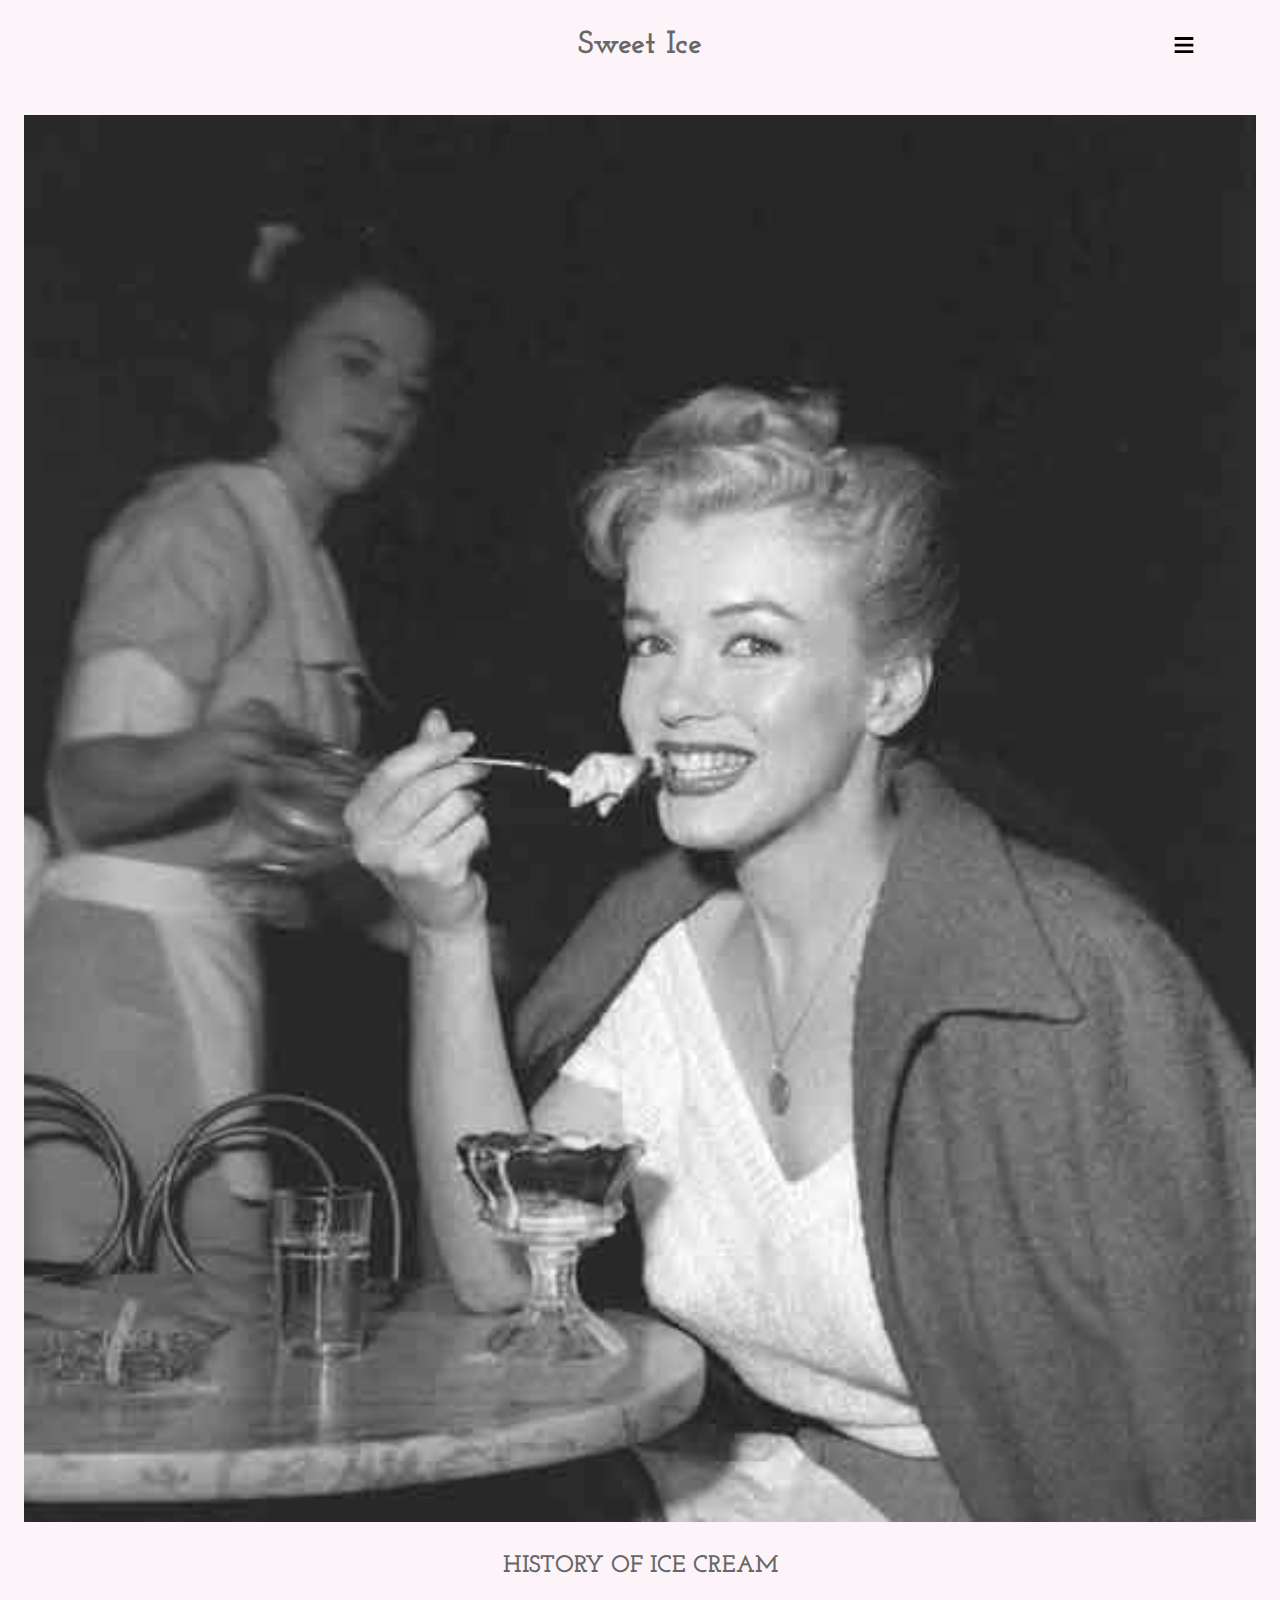
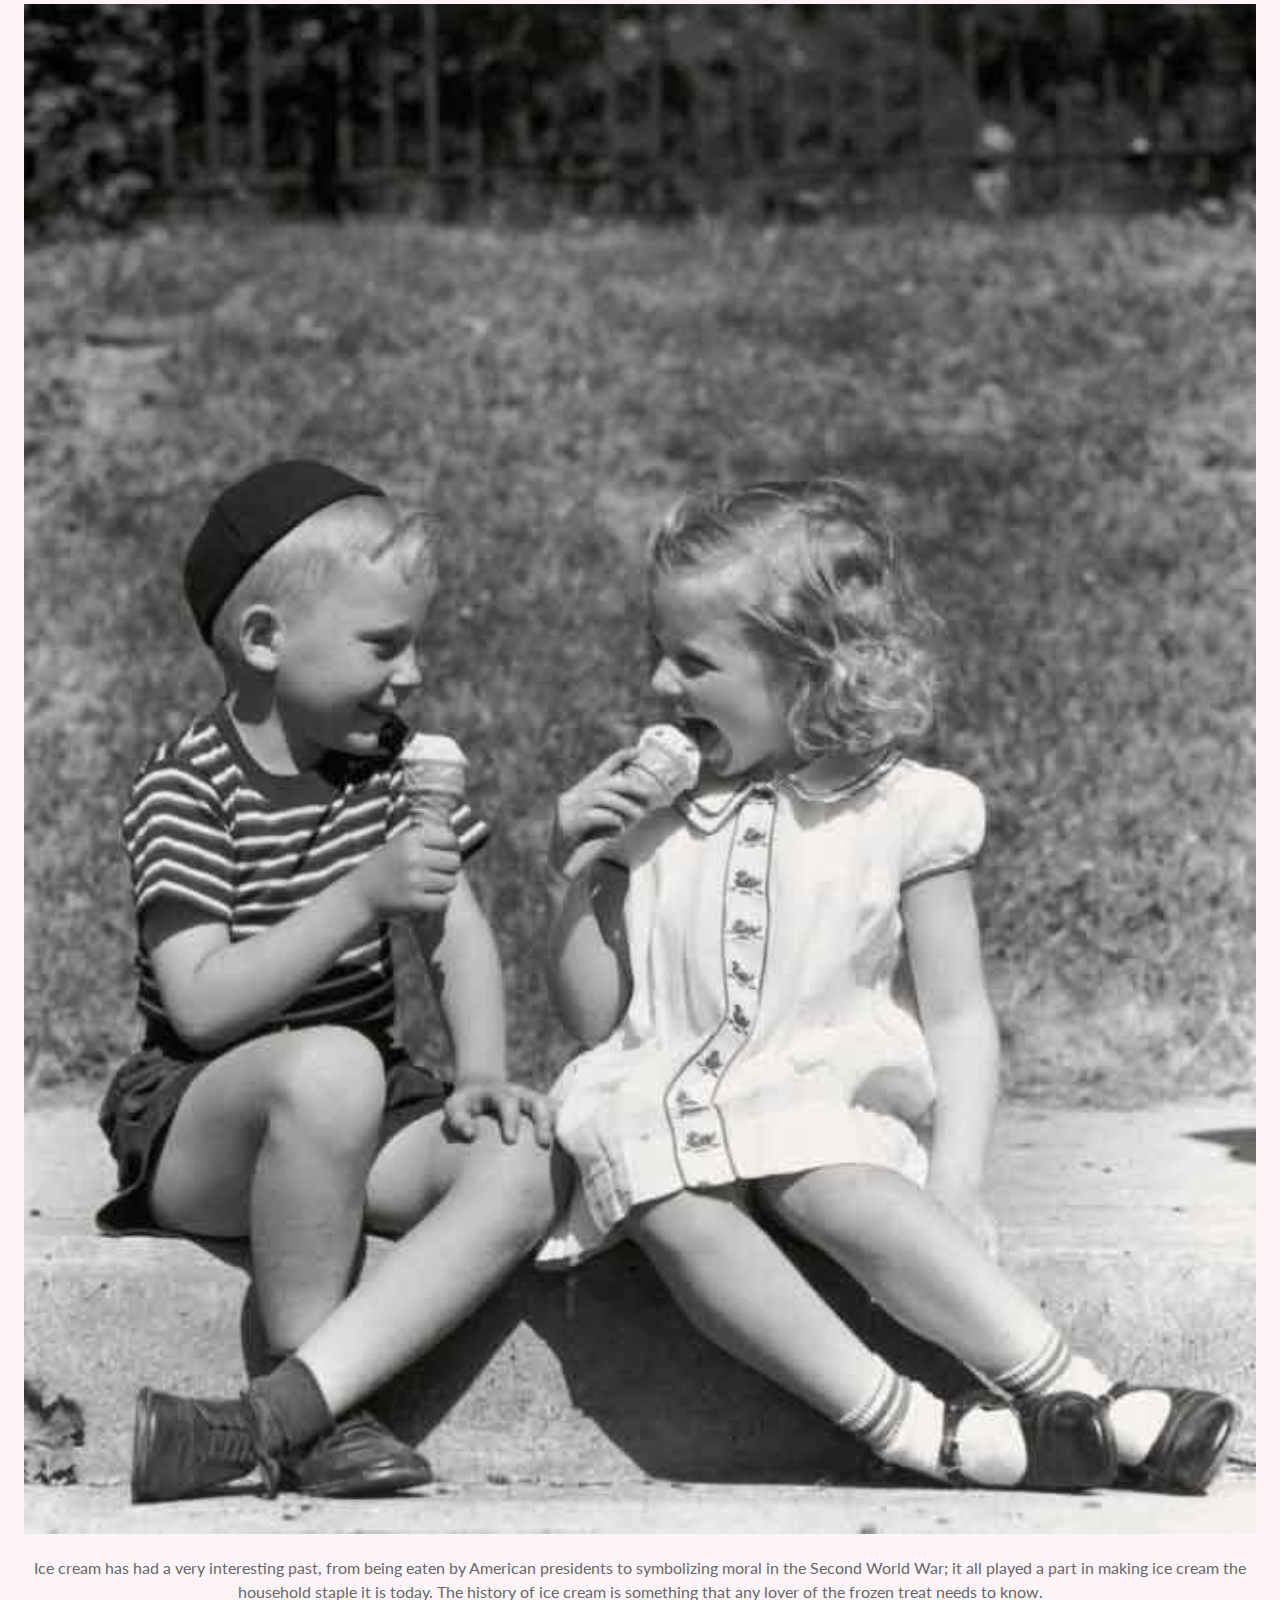
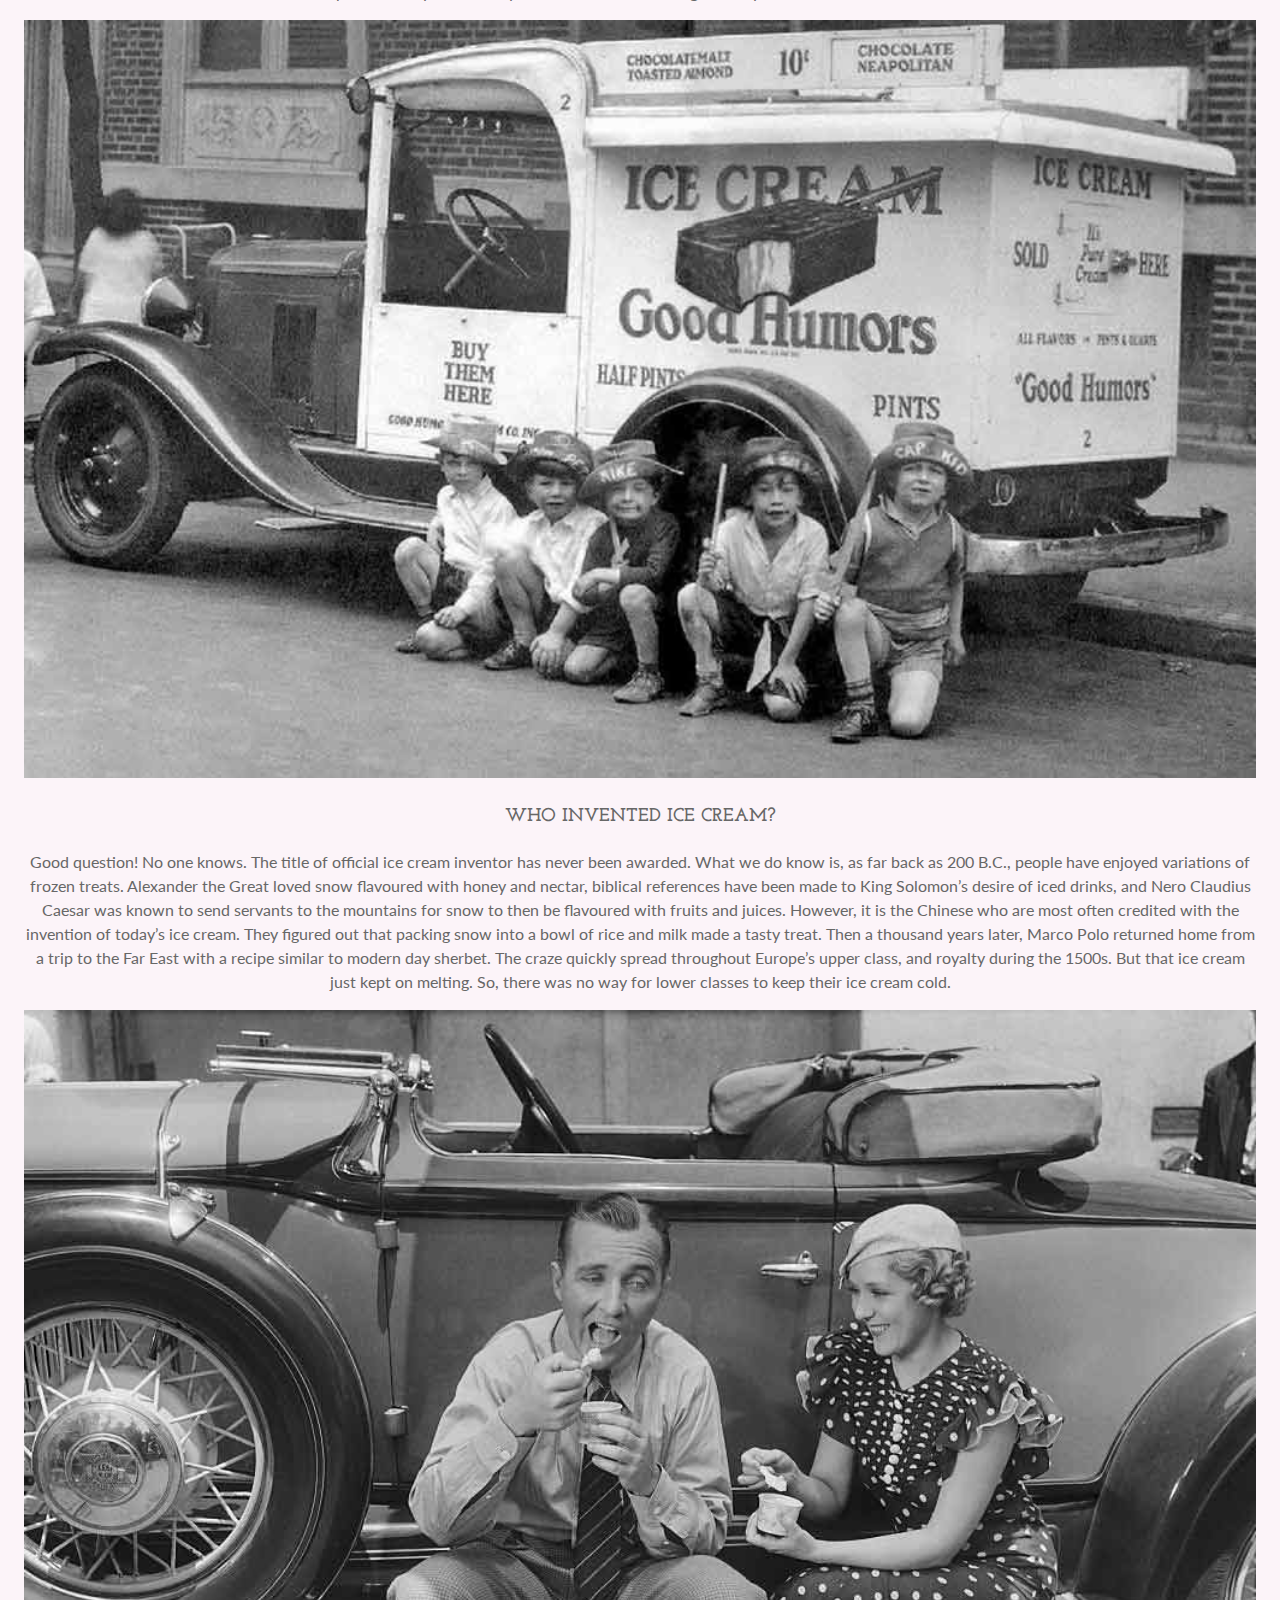
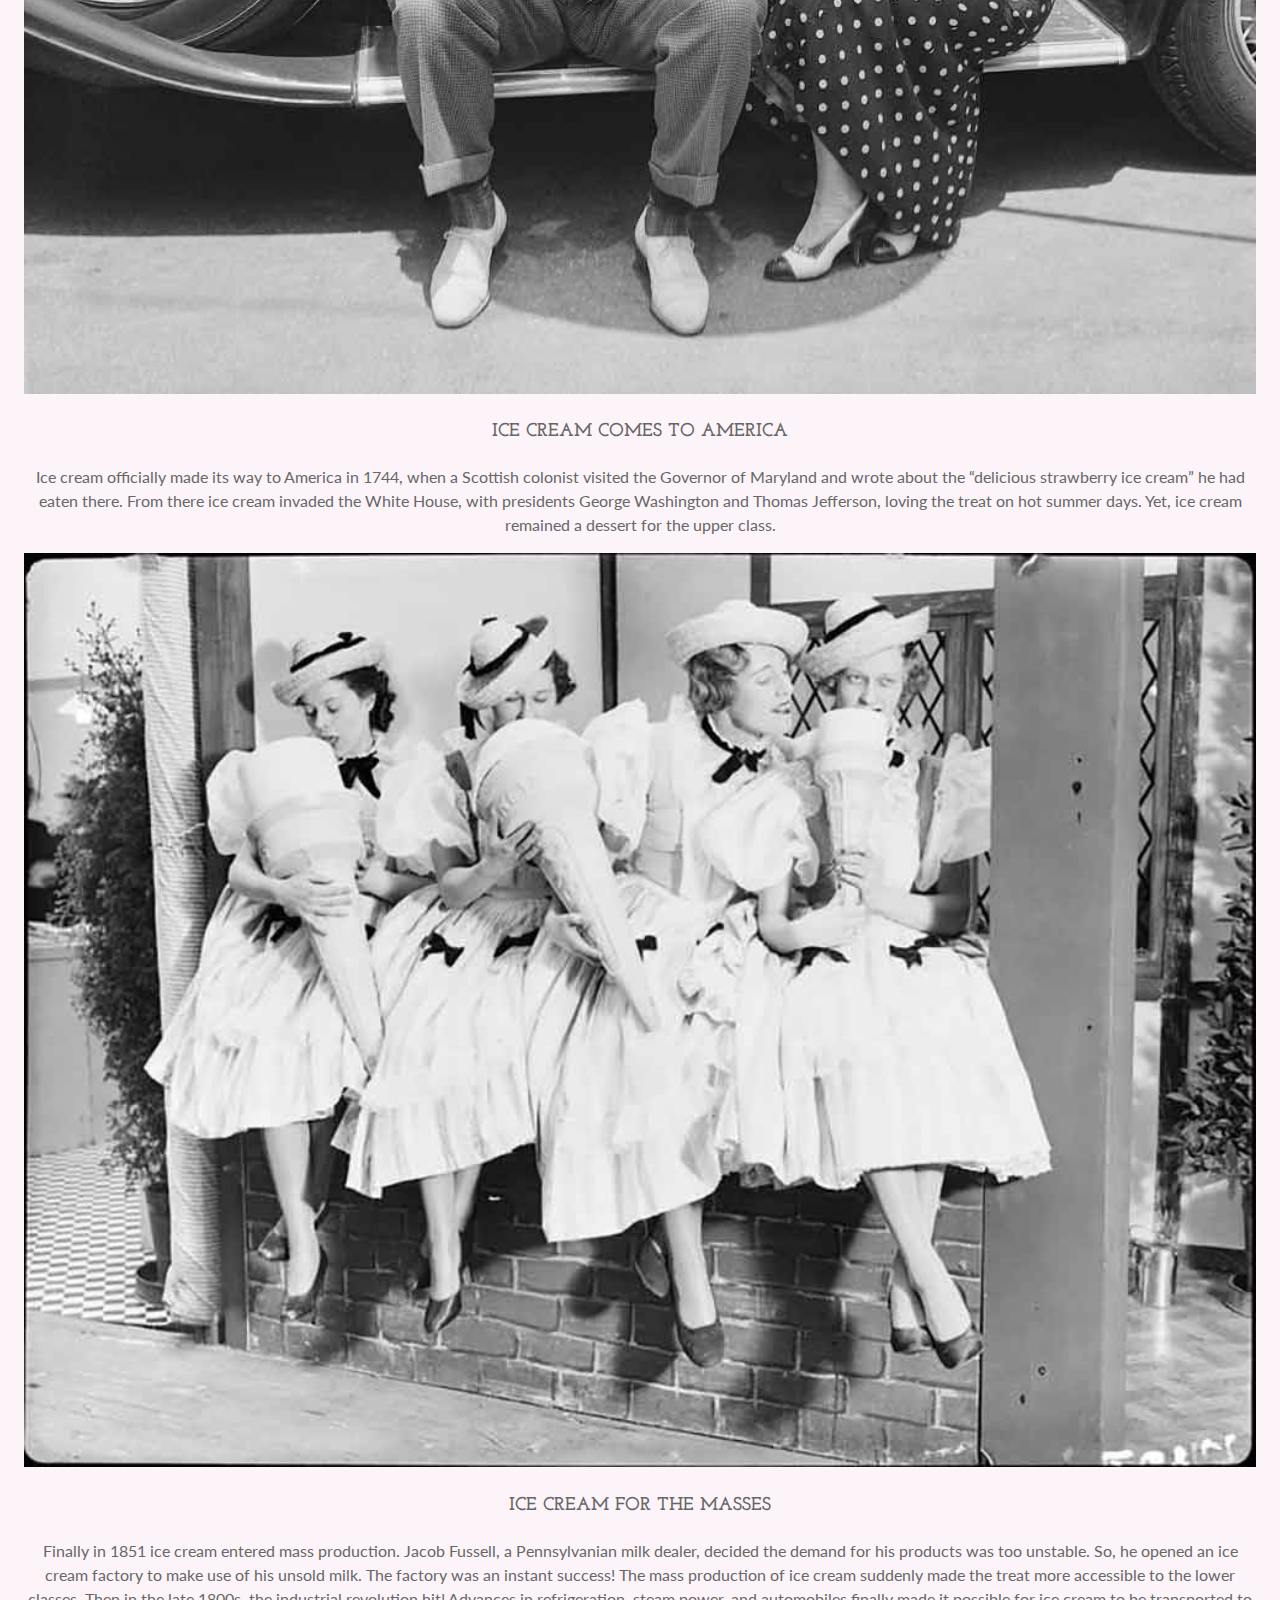
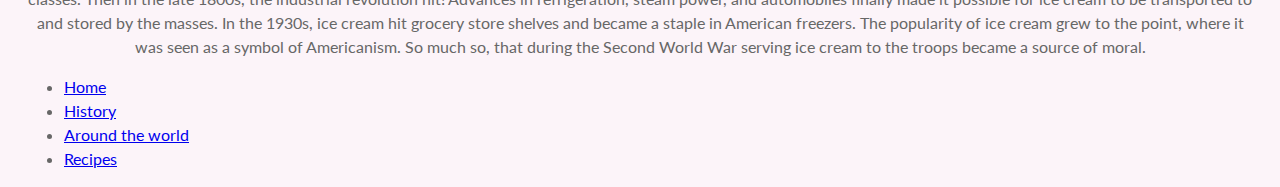
==== history.html @ 3f250e8d "Write basic HTML and style main CSS for History page" ====
<!DOCTYPE html>
<html lang="en" dir="ltr">
  <head>
    <meta charset="utf-8">
    <title>History</title>
    <meta name="viewport" content="width=device-width,initial-scale=1">
    <link href="css/main.css" rel="stylesheet">
    <link href="https://fonts.googleapis.com/css2?family=Josefin+Slab:wght@700&family=Lato&display=swap" rel="stylesheet">
  </head>
  <body>
    <header>
      <h1>Sweet Ice</h1>
      <img src="" alt="">
      <nav role="navigation">
        <input type="checkbox" class="nav-check" id="nav-check">
          <label for="nav-check">
            <img class="navicon" src="images/nav-icon.svg" alt=""></label>
        <ul class="list">
          <li>
            <a href="#">History</a>
            <a href="#">Around the world</a>
            <a href="#">Recipes</a>
          </li>
        </ul>
      </nav>
    </header>
    <main role="main" class="history">
      <section class="intro">
        <img src="images/marilyn-monroe.jpg" alt="">
        <h2>HISTORY OF ICE CREAM</h2>
        <img src="images/two-kids.jpg" alt="">
        <p>Ice cream has had a very interesting past, from being eaten by American presidents to symbolizing moral in the Second World War; it all played a part in making ice cream the household staple it is today. The history of ice cream is something that any lover of the frozen treat needs to know.</p>
      </section>
      <section class="invention">
        <img src="images/ice-cream-truck.jpg" alt="">
        <h3>WHO INVENTED ICE CREAM?</h3>
        <p>Good question! No one knows. The title of official ice cream inventor has never been awarded. What we do know is, as far back as 200 B.C., people have enjoyed variations of frozen treats. Alexander the Great loved snow flavoured with honey and nectar, biblical references have been made to King Solomon’s desire of iced drinks, and Nero Claudius Caesar was known to send servants to the mountains for snow to then be flavoured with fruits and juices. However, it is the Chinese who are most often credited with the invention of today’s ice cream. They figured out that packing snow into a bowl of rice and milk made a tasty treat. Then a thousand years later, Marco Polo returned home from a trip to the Far East with a recipe similar to modern day sherbet. The craze quickly spread throughout Europe’s upper class, and royalty during the 1500s. But that ice cream just kept on melting. So, there was no way for lower classes to keep their ice cream cold.</p>
      </section>
      <section class="america">
        <img src="images/couple.jpg" alt="">
        <h3>ICE CREAM COMES TO AMERICA</h3>
        <p>Ice cream officially made its way to America in 1744, when a Scottish colonist visited the Governor of Maryland and wrote about the “delicious strawberry ice cream” he had eaten there. From there ice cream invaded the White House, with presidents George Washington and Thomas Jefferson, loving the treat on hot summer days. Yet, ice cream remained a dessert for the upper class.</p>
      </section>
      <section class="masses">
        <img src="images/four-women.jpg" alt="">
        <h3>ICE CREAM FOR THE MASSES</h3>
        <p>Finally in 1851 ice cream entered mass production. Jacob Fussell, a Pennsylvanian milk dealer, decided the demand for his products was too unstable. So, he opened an ice cream factory to make use of his unsold milk. The factory was an instant success! The mass production of ice cream suddenly made the treat more accessible to the lower classes. Then in the late 1800s, the industrial revolution hit! Advances in refrigeration, steam power, and automobiles finally made it possible for ice cream to be transported to and stored by the masses. In the 1930s, ice cream hit grocery store shelves and became a staple in American freezers. The popularity of ice cream grew to the point, where it was seen as a symbol of Americanism. So much so, that during the Second World War serving ice cream to the troops became a source of moral.</p>
      </section>
    </main>
    <footer>
      <nav>
        <ul>
          <li><a href="#">Home</a></li>
          <li><a href="#">History</a></li>
          <li><a href="#">Around the world</a></li>
          <li><a href="#">Recipes</a></li>
        </ul>
      </nav>
    </footer>
  </body>
</html>
---- css/main.css ----
html {
  box-sizing: border-box;
  -webkit-text-size-adjust: 100%;
  text-size-adjust: 100%;
  font-family: 'Lato', sans-serif;
  line-height: 1.5;
  color: #676767;
}

*, *::before, *::after {
  box-sizing: inherit;
}

body {
  background-color: #FCF4F9;
  padding: 0 1rem;
}

.history {
  text-align: center;
}

h1, h2, h3, .list {
  font-family: 'Josefin Slab', serif;
}

header {
  position: relative;
  text-align: center;
}

.nav-check {
    position: absolute;
    top: -3em
}

.navicon {
    right: 5%;
    top: 15%;
    display: block;
    width: 20px;
    cursor: pointer;
    color: #676767;
    position: absolute;
}

.nav-check:checked ~ .list {
    display: flex;
    flex-direction: column;
}

img {
  width: 100%;
}

.list {
  display: none;
  margin: 0;
  padding: 0;
  list-style-type: none;
}

.list a {
  text-decoration: none;
  color: #676767;
}
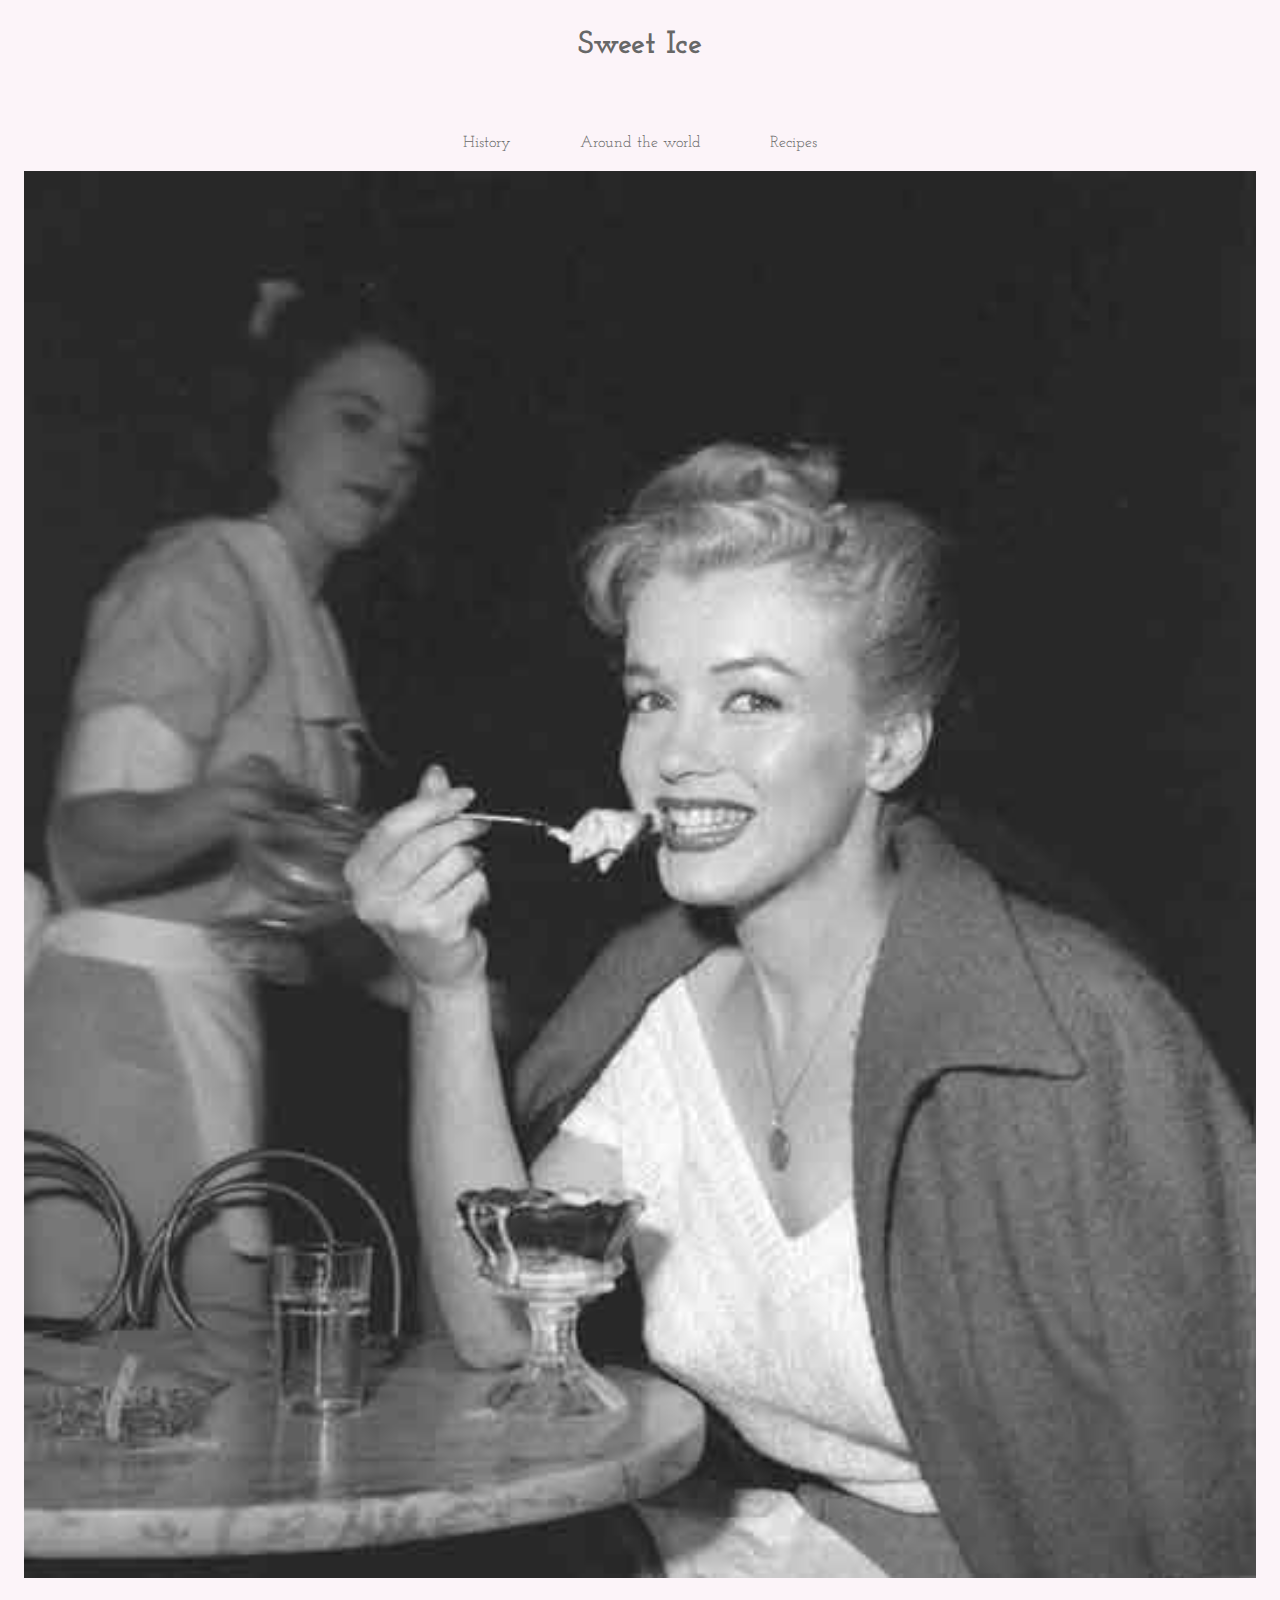
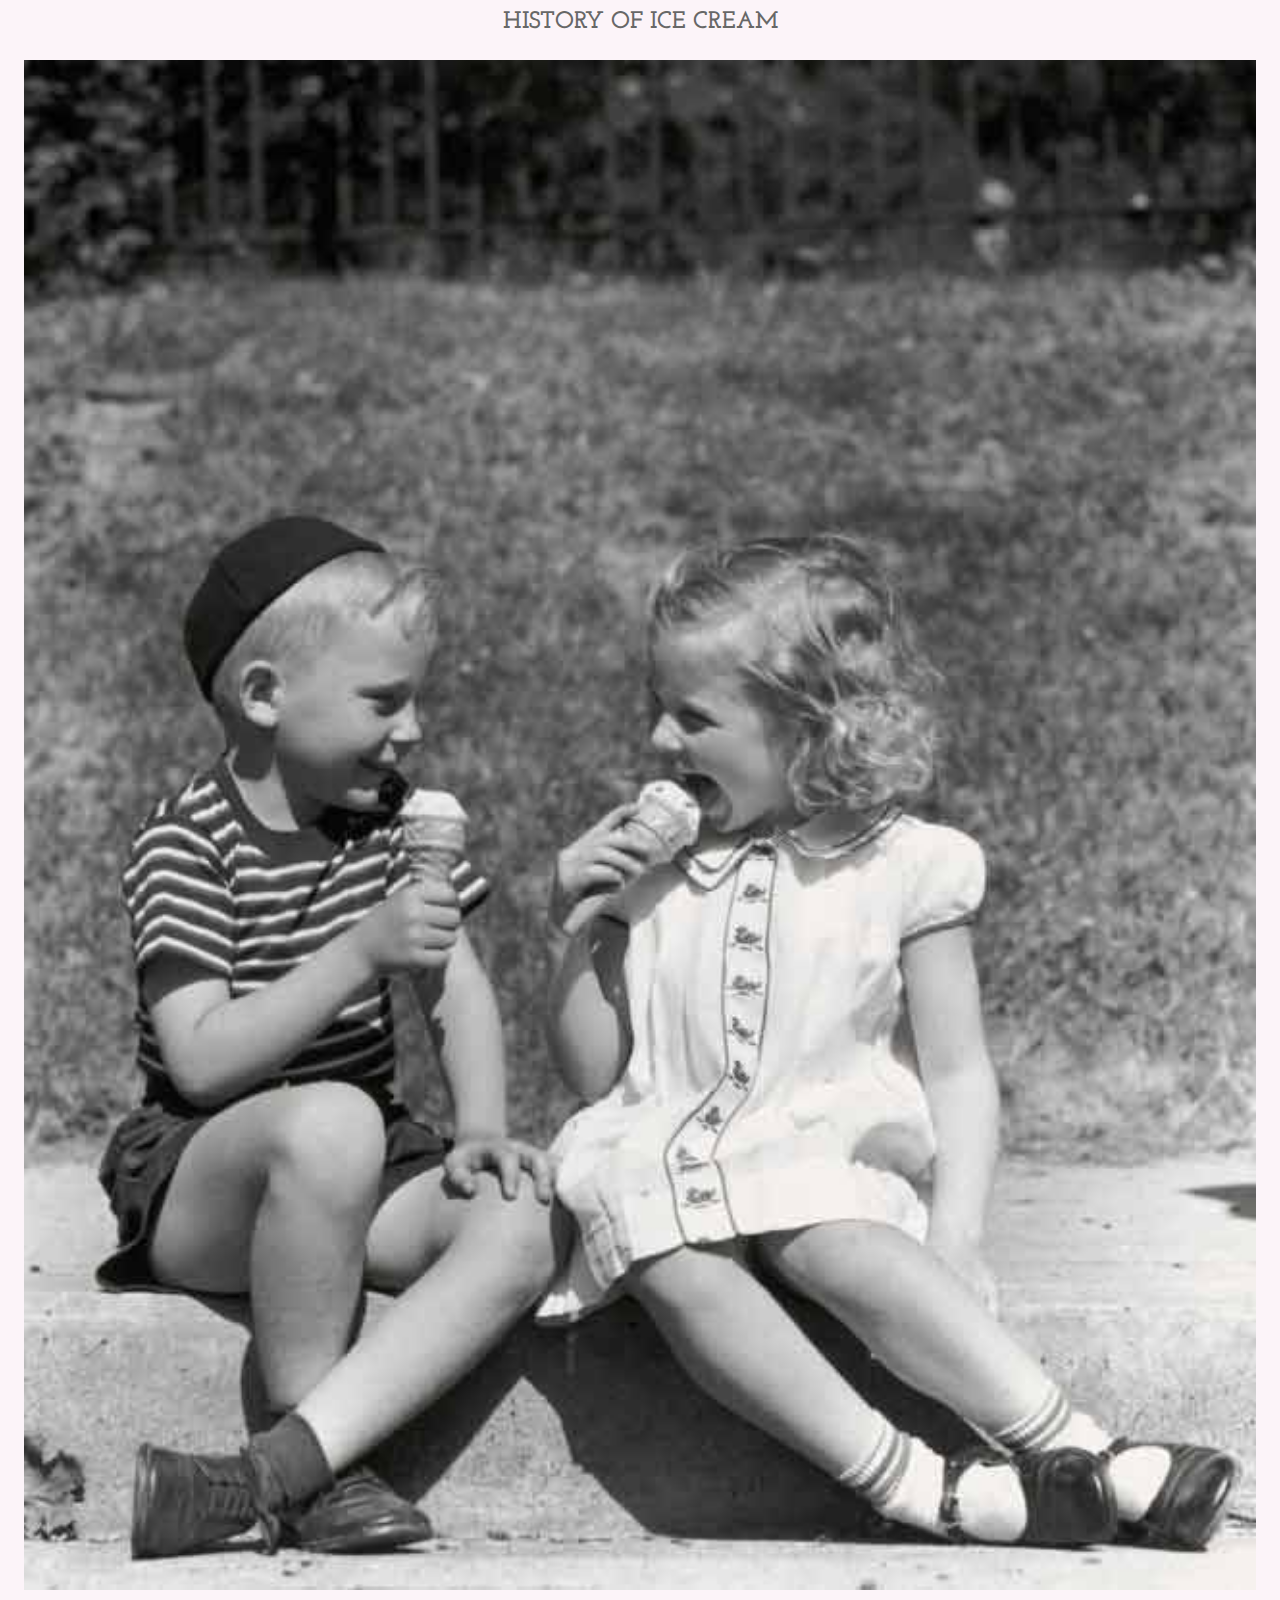
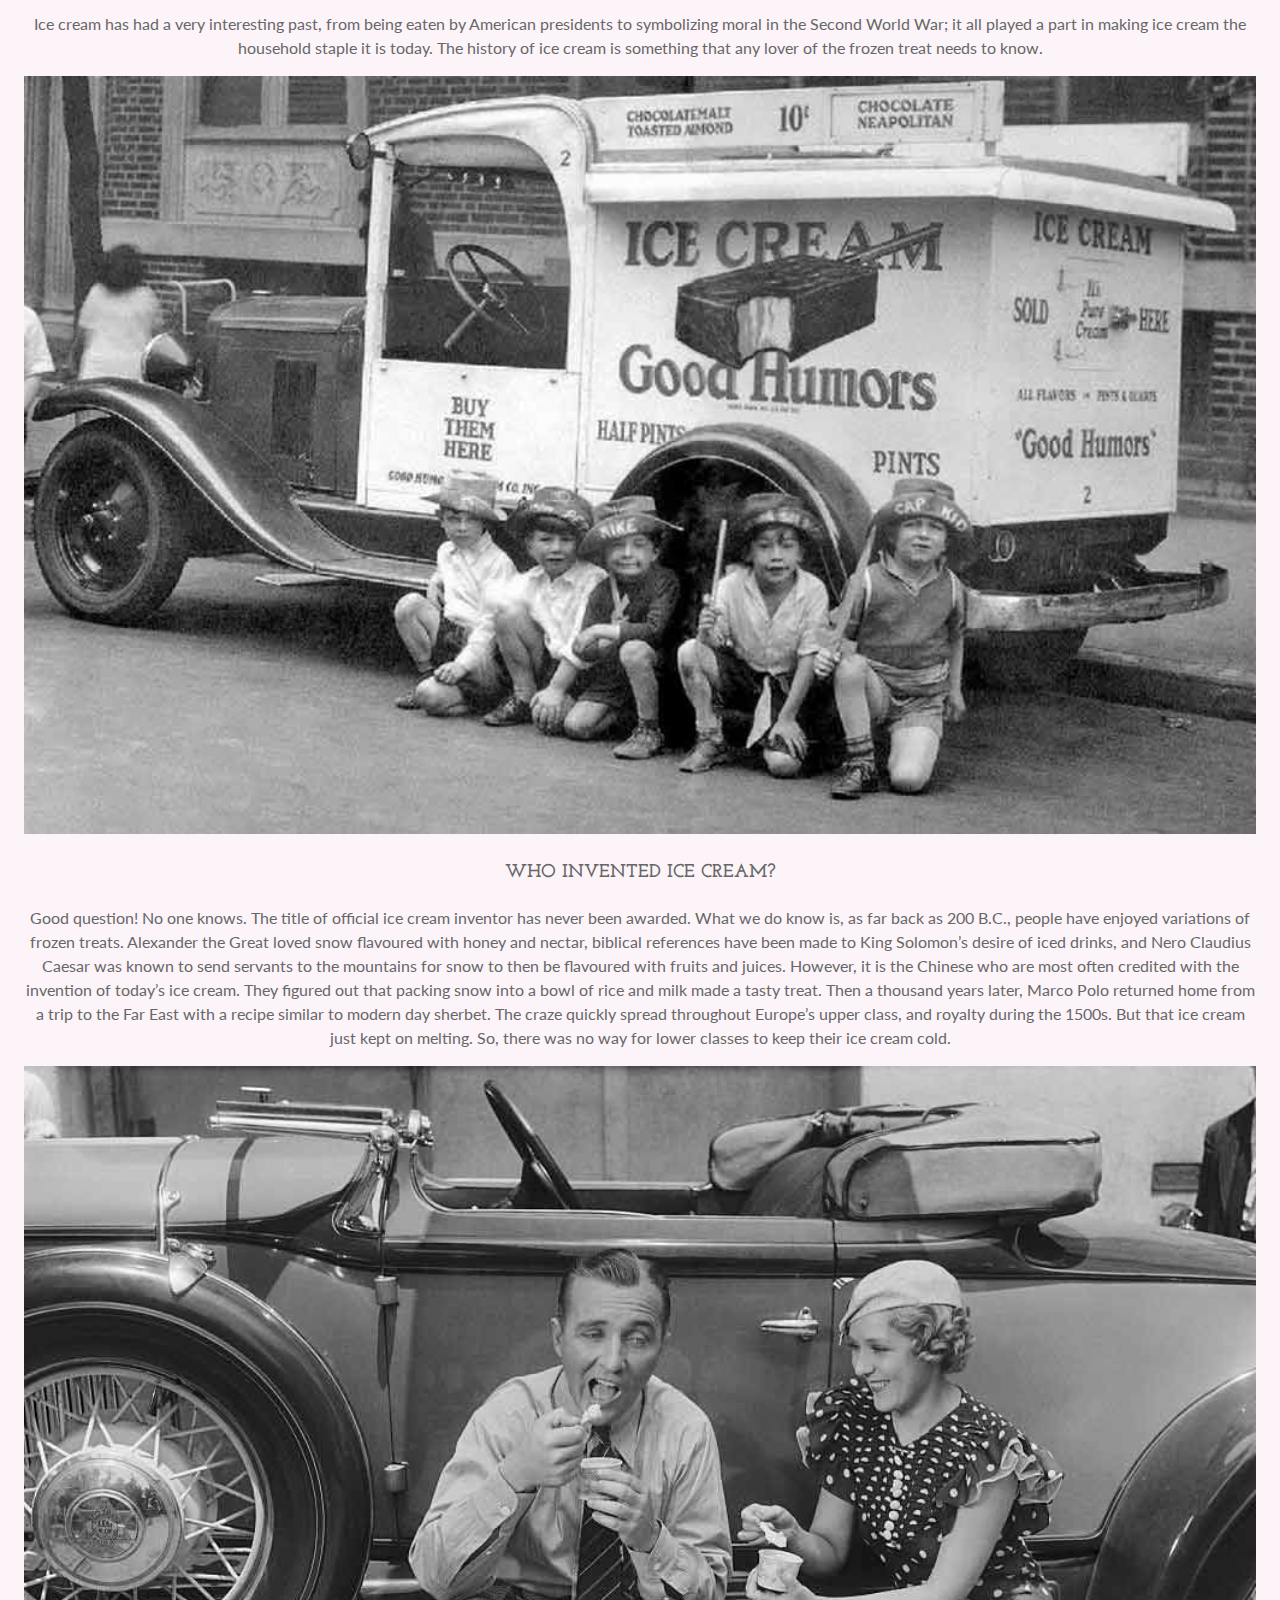
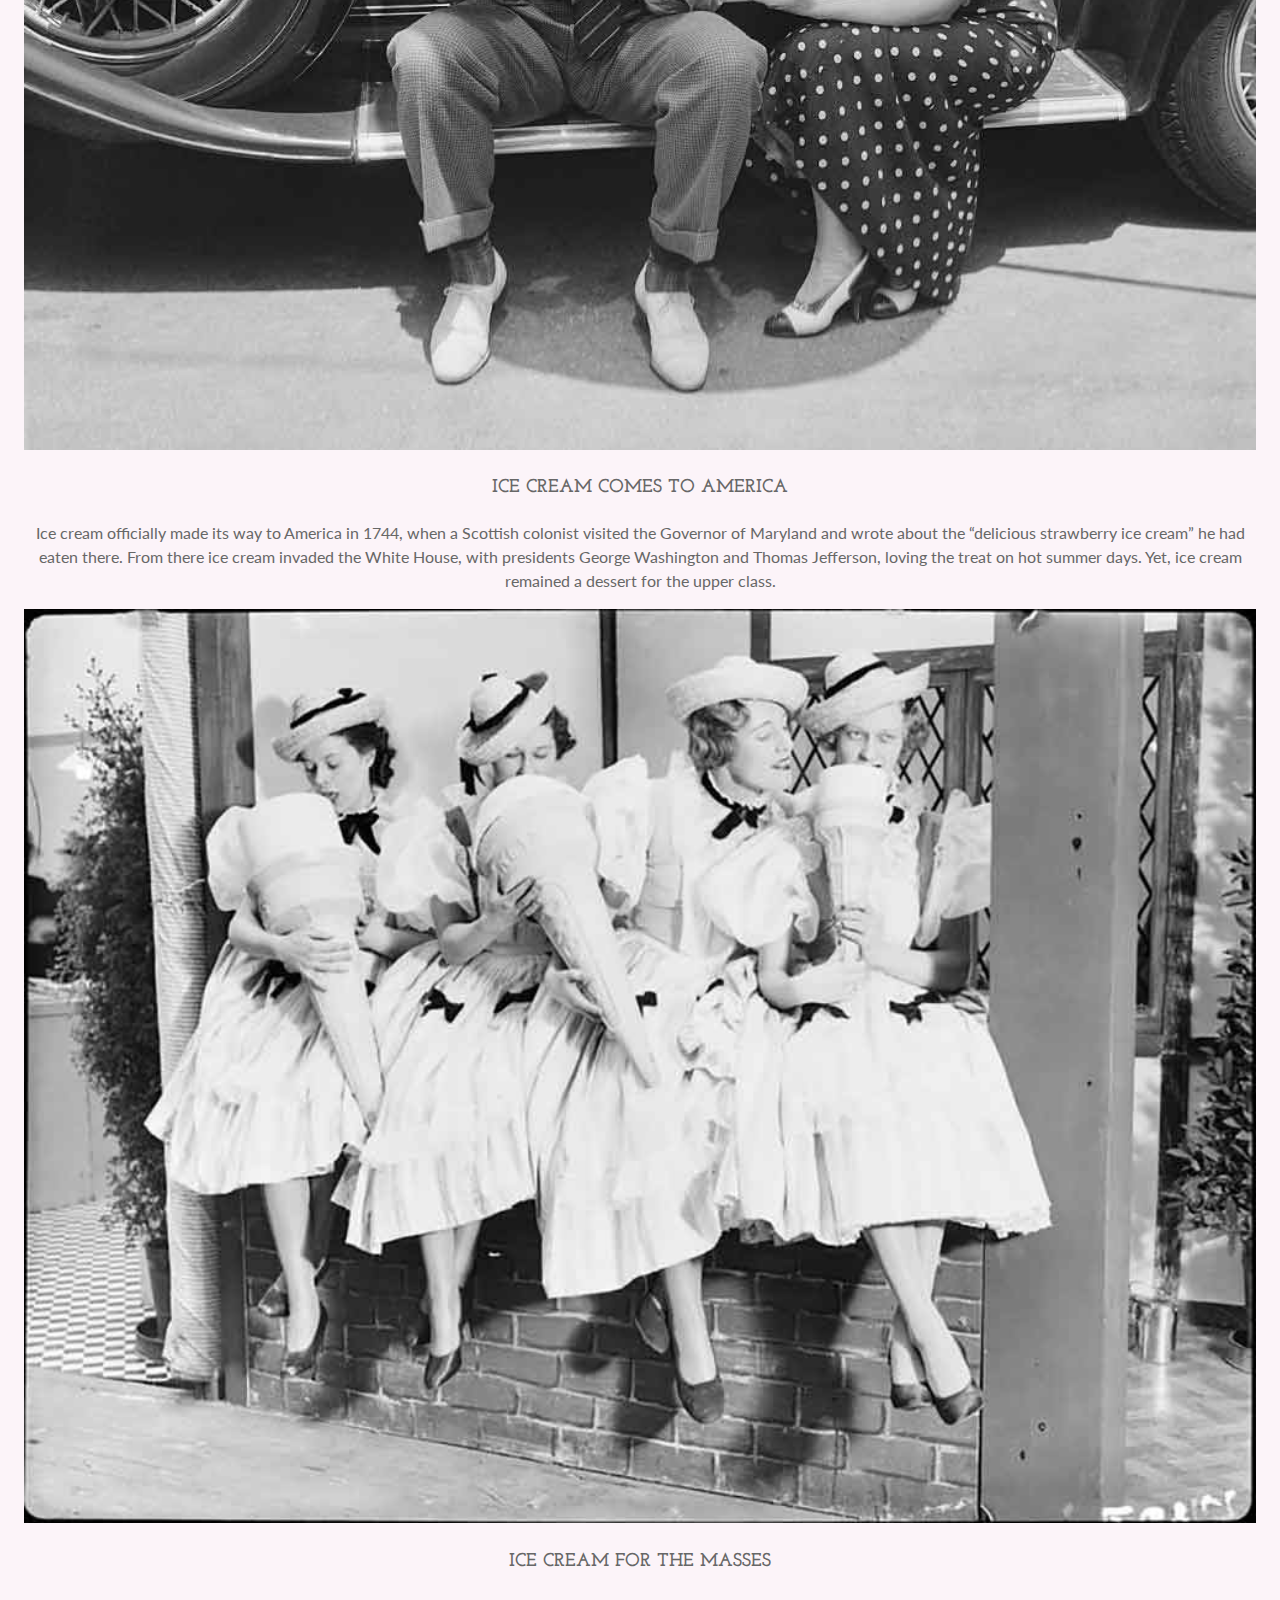
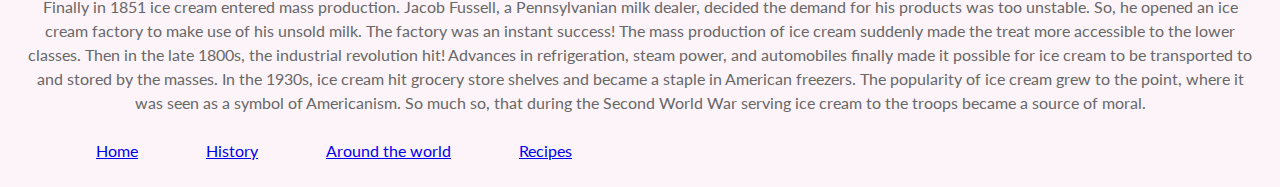
==== commit 644a0225: "Style navigation for bigger screen" ====
--- a/history.html
+++ b/history.html
@@ -16,11 +16,9 @@
           <label for="nav-check">
             <img class="navicon" src="images/nav-icon.svg" alt=""></label>
         <ul class="list">
-          <li>
-            <a href="#">History</a>
-            <a href="#">Around the world</a>
-            <a href="#">Recipes</a>
-          </li>
+          <li><a href="#">History</a></li>
+          <li><a href="#">Around the world</a></li>
+          <li><a href="#">Recipes</a></li>
         </ul>
       </nav>
     </header>
--- a/css/main.css
+++ b/css/main.css
@@ -35,7 +35,7 @@
 }
 
 .navicon {
-    right: 5%;
+    left: 5%;
     top: 15%;
     display: block;
     width: 20px;
@@ -45,8 +45,7 @@
 }
 
 .nav-check:checked ~ .list {
-    display: flex;
-    flex-direction: column;
+    display: block;
 }
 
 img {
@@ -64,3 +63,25 @@
   text-decoration: none;
   color: #676767;
 }
+
+li {
+  display: flex;
+  flex-direction: column;
+  text-align: left;
+  border-top: 1px solid #fff;
+  padding: .5em;
+}
+
+@media only screen and (min-width: 38em) {
+
+  .navicon {
+    display: none;
+  }
+
+  nav .list, li {
+      display: inline-block;
+      border: none;
+      padding: .5rem 2rem;
+  }
+
+}
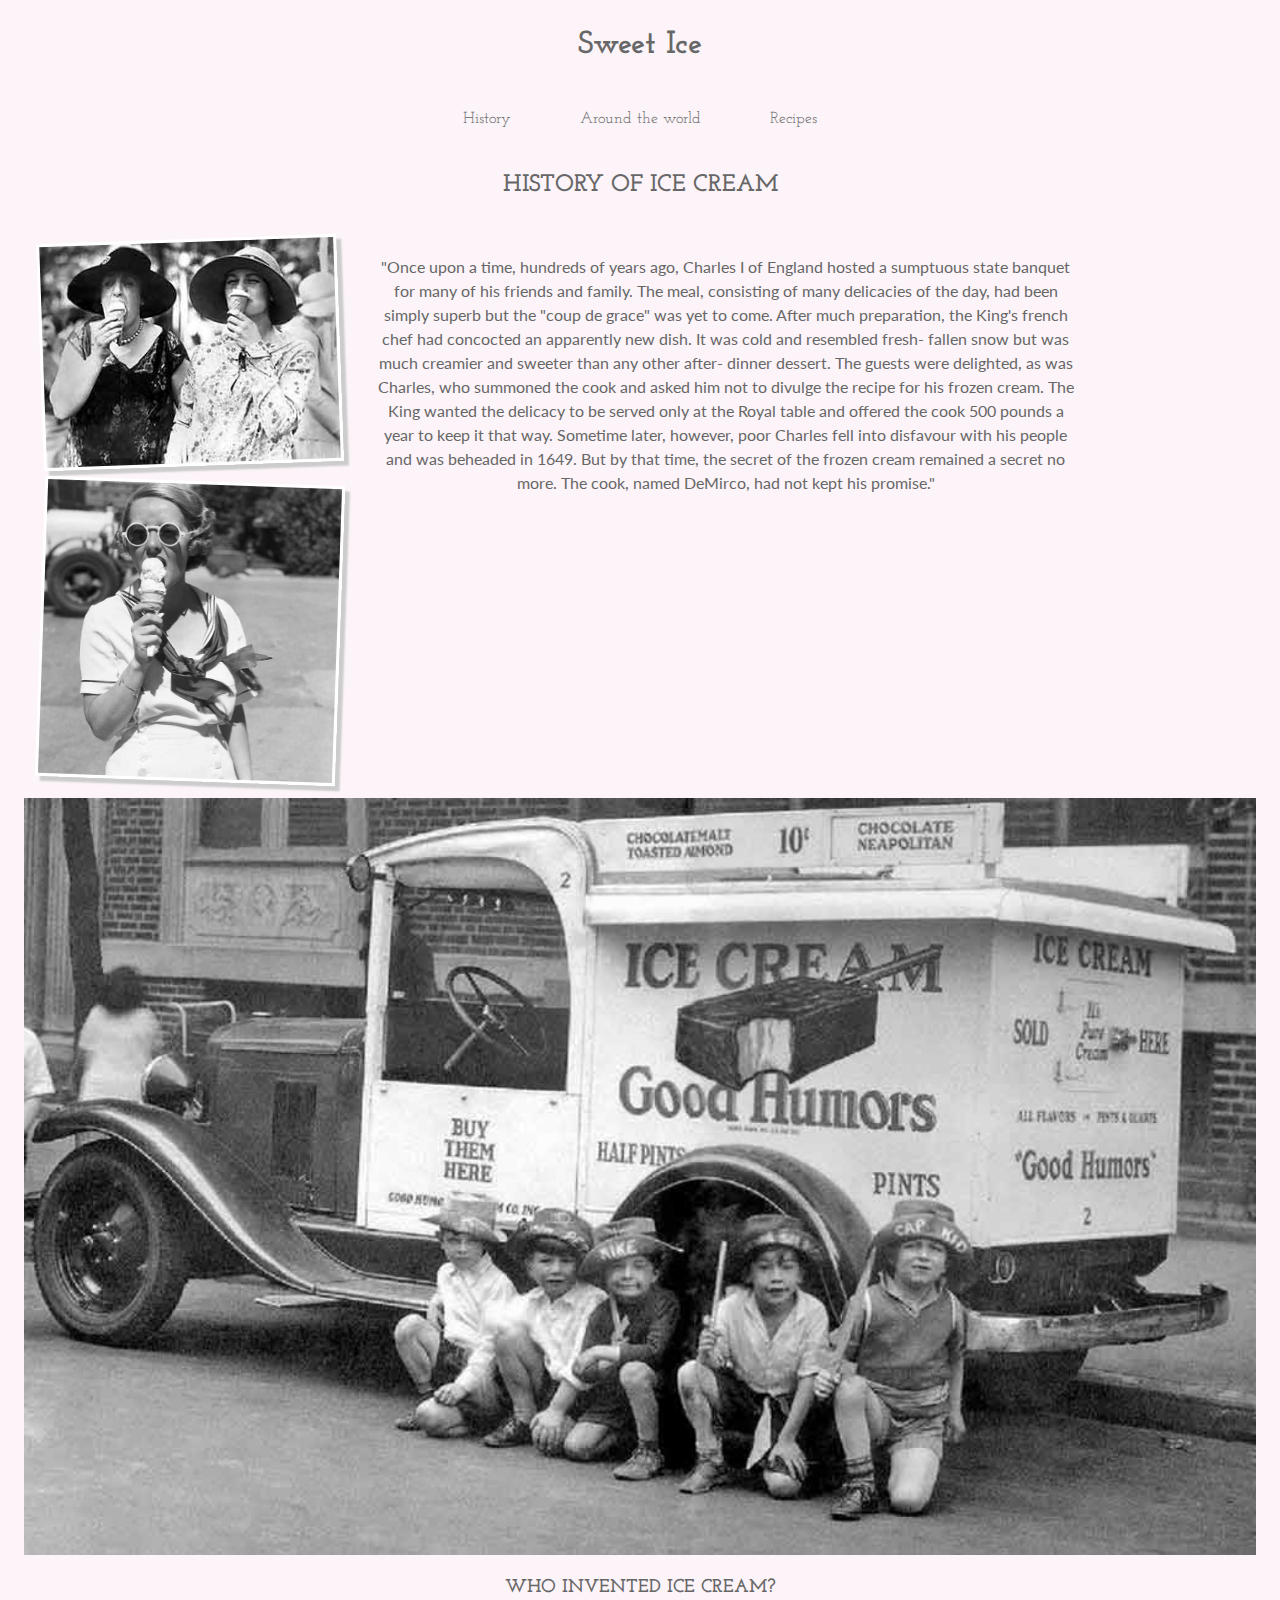
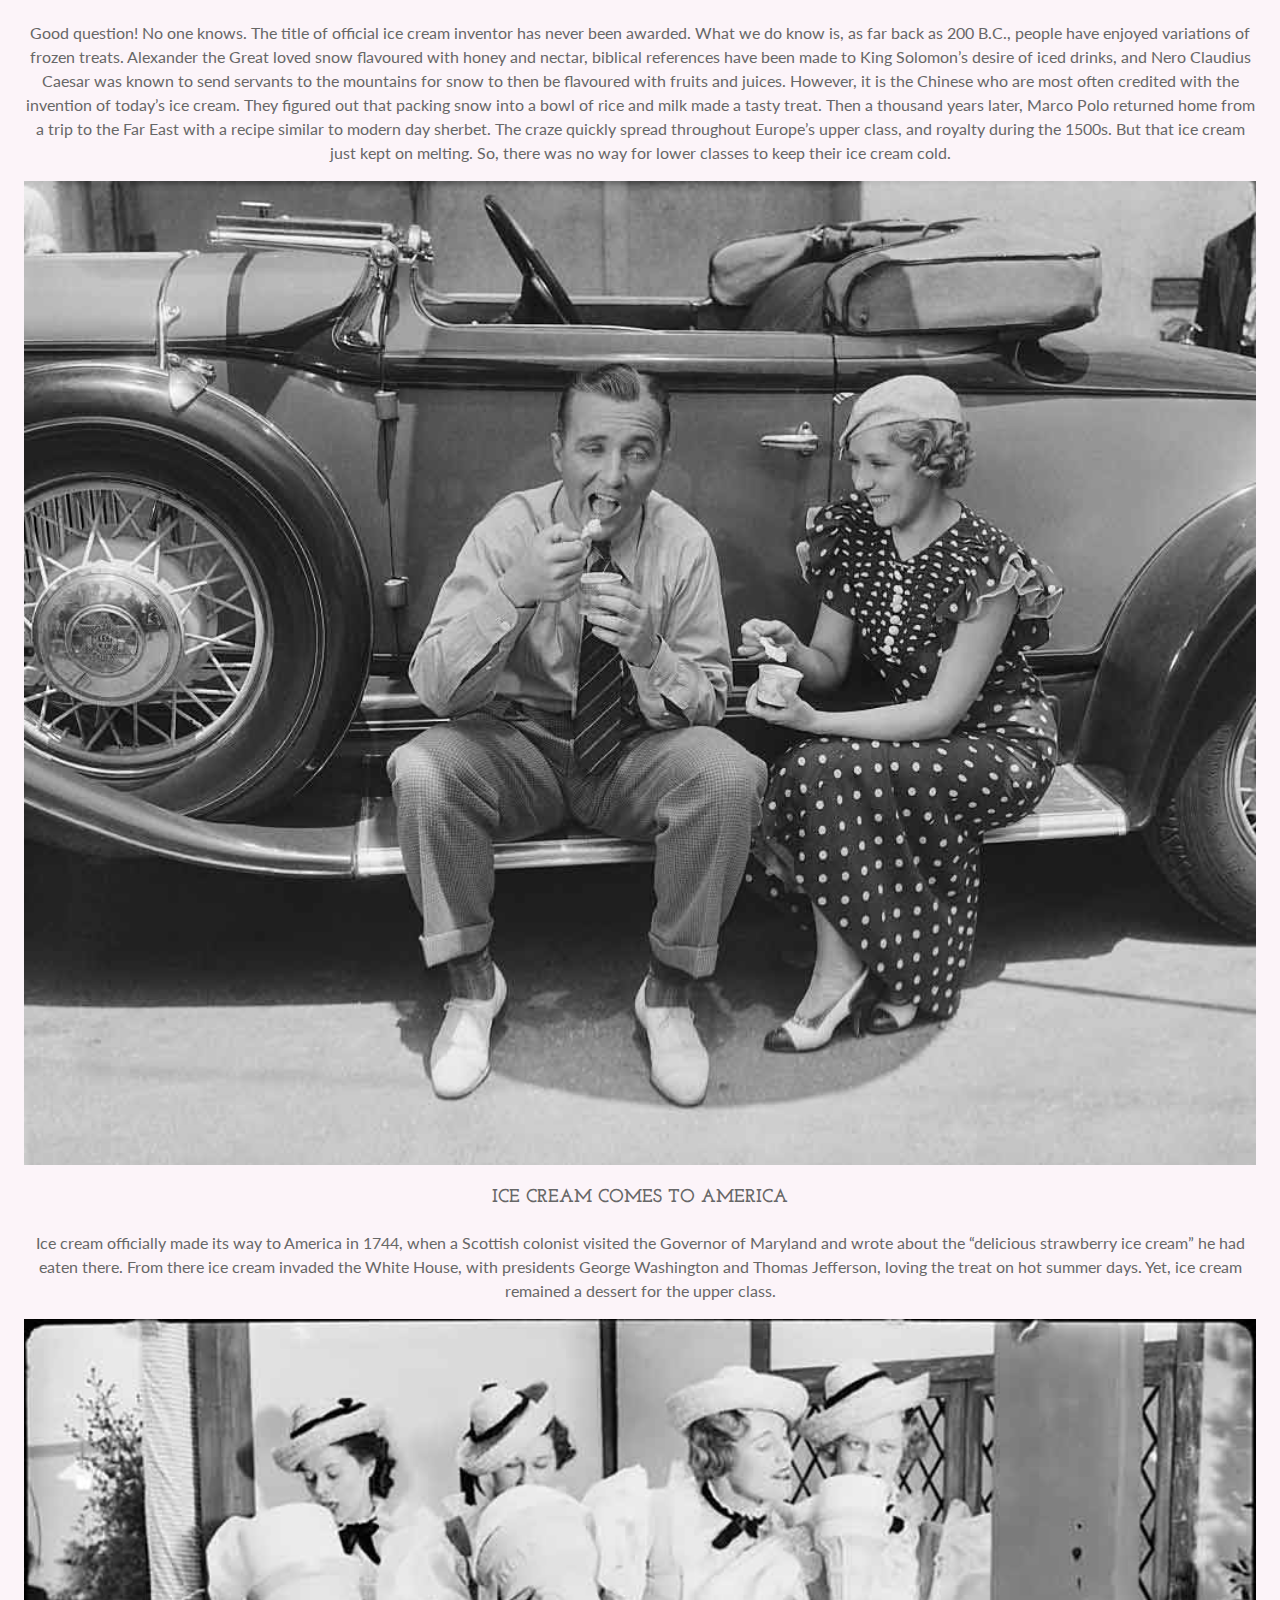
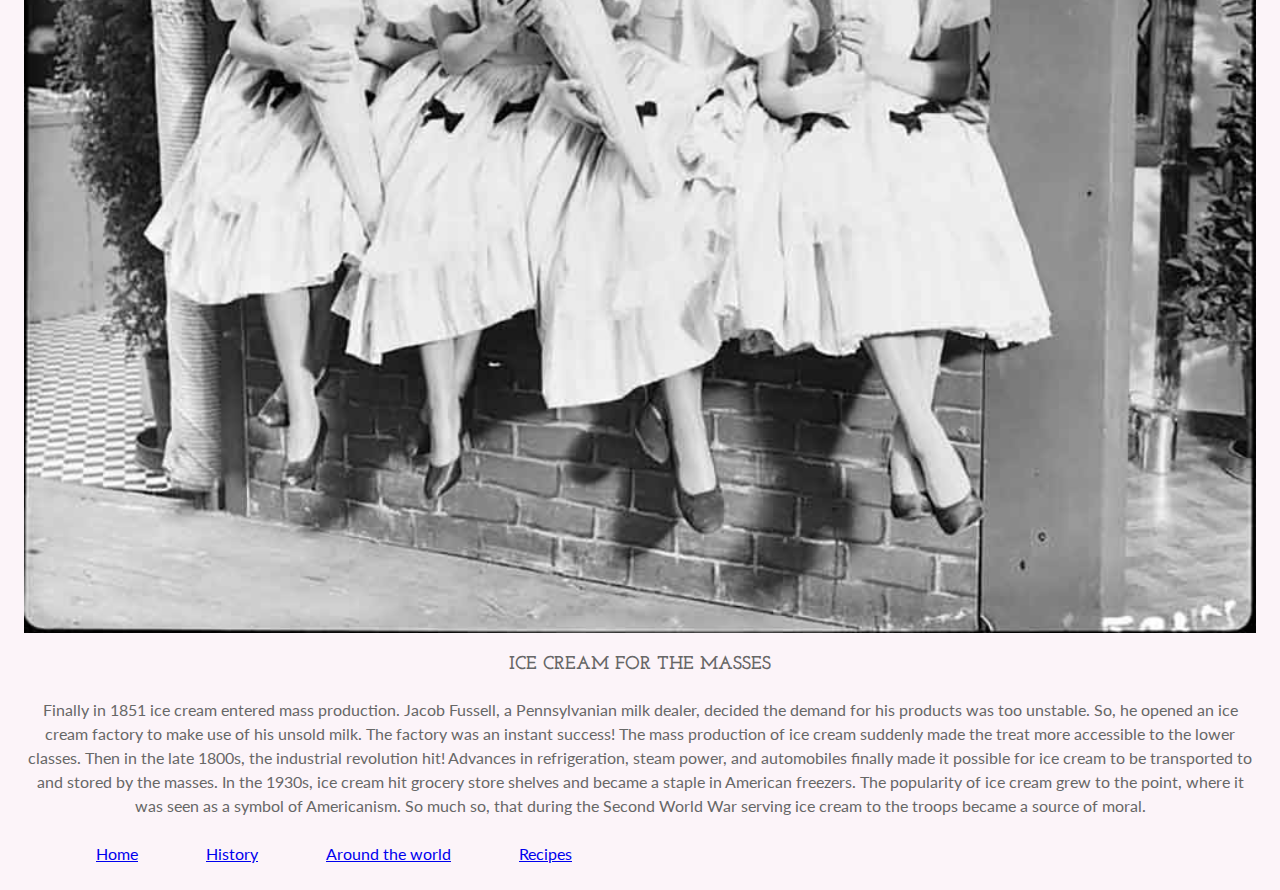
==== commit c2befca7: "Style images of the first section" ====
--- a/history.html
+++ b/history.html
@@ -24,13 +24,22 @@
     </header>
     <main role="main" class="history">
       <section class="intro">
-        <img src="images/marilyn-monroe.jpg" alt="">
+        <img class="small" src="images/ladies-eating-ice-cream.jpg" alt="">
         <h2>HISTORY OF ICE CREAM</h2>
-        <img src="images/two-kids.jpg" alt="">
-        <p>Ice cream has had a very interesting past, from being eaten by American presidents to symbolizing moral in the Second World War; it all played a part in making ice cream the household staple it is today. The history of ice cream is something that any lover of the frozen treat needs to know.</p>
+        <div class="content">
+          <div class="intro-image">
+            <img class="medium rotate-left" src="images/ladies-eating-ice-cream.jpg" alt="">
+            <img class="rotate-right" src="images/woman-eating-icecream.jpg" alt="">
+          </div>
+          <div class="intro-content">
+              <p>"Once upon a time, hundreds of years ago, Charles I of England hosted a sumptuous state banquet for many of his friends and family. The meal, consisting of many delicacies of the day, had been simply superb but the "coup de grace" was yet to come. After much preparation, the King's french chef had concocted an apparently new dish. It was cold and resembled fresh- fallen snow but was much creamier and sweeter than any other after- dinner dessert. The guests were delighted, as was Charles, who summoned the cook and asked him not to divulge the recipe for his frozen cream. The King wanted the delicacy to be served only at the Royal table and offered the cook 500 pounds a year to keep it that way. Sometime later, however, poor Charles fell into disfavour with his people and was beheaded in 1649. But by that time, the secret of the frozen cream remained a secret no more. The cook, named DeMirco, had not kept his promise."</p>
+          </div>
+        </div>
       </section>
       <section class="invention">
-        <img src="images/ice-cream-truck.jpg" alt="">
+        <div class="image-gradient" >
+          <img src="images/ice-cream-truck.jpg" alt="">
+        </div>
         <h3>WHO INVENTED ICE CREAM?</h3>
         <p>Good question! No one knows. The title of official ice cream inventor has never been awarded. What we do know is, as far back as 200 B.C., people have enjoyed variations of frozen treats. Alexander the Great loved snow flavoured with honey and nectar, biblical references have been made to King Solomon’s desire of iced drinks, and Nero Claudius Caesar was known to send servants to the mountains for snow to then be flavoured with fruits and juices. However, it is the Chinese who are most often credited with the invention of today’s ice cream. They figured out that packing snow into a bowl of rice and milk made a tasty treat. Then a thousand years later, Marco Polo returned home from a trip to the Far East with a recipe similar to modern day sherbet. The craze quickly spread throughout Europe’s upper class, and royalty during the 1500s. But that ice cream just kept on melting. So, there was no way for lower classes to keep their ice cream cold.</p>
       </section>
--- a/css/main.css
+++ b/css/main.css
@@ -50,6 +50,7 @@
 
 img {
   width: 100%;
+  display: block;
 }
 
 .list {
@@ -72,6 +73,10 @@
   padding: .5em;
 }
 
+.medium {
+  display: none;
+}
+
 @media only screen and (min-width: 38em) {
 
   .navicon {
@@ -84,4 +89,41 @@
       padding: .5rem 2rem;
   }
 
+  .small {
+    display: none;
+  }
+
+  .medium {
+    display: block;
+  }
+
+  .intro > .content {
+    display: flex;
+    flex-direction: row;
+  }
+
+  .intro-content {
+    width: 60%;
+    padding: 1rem;
+  }
+
+  .intro-image > img {
+    width: 300px;
+    border: solid #fff 3px;
+    margin: 1rem;
+    box-shadow: 5px 5px 2px #ccc;
+  }
+
+  .rotate-right {
+    transform: rotate(2deg);
+  }
+
+  .rotate-left {
+    transform: rotate(-2deg);
+  }
+
+  .image-gradient {
+    background-image: linear-gradient(to bottom, rgba(255, 255, 255, 0) 0, #0e0e0e 100%);
+
+
 }
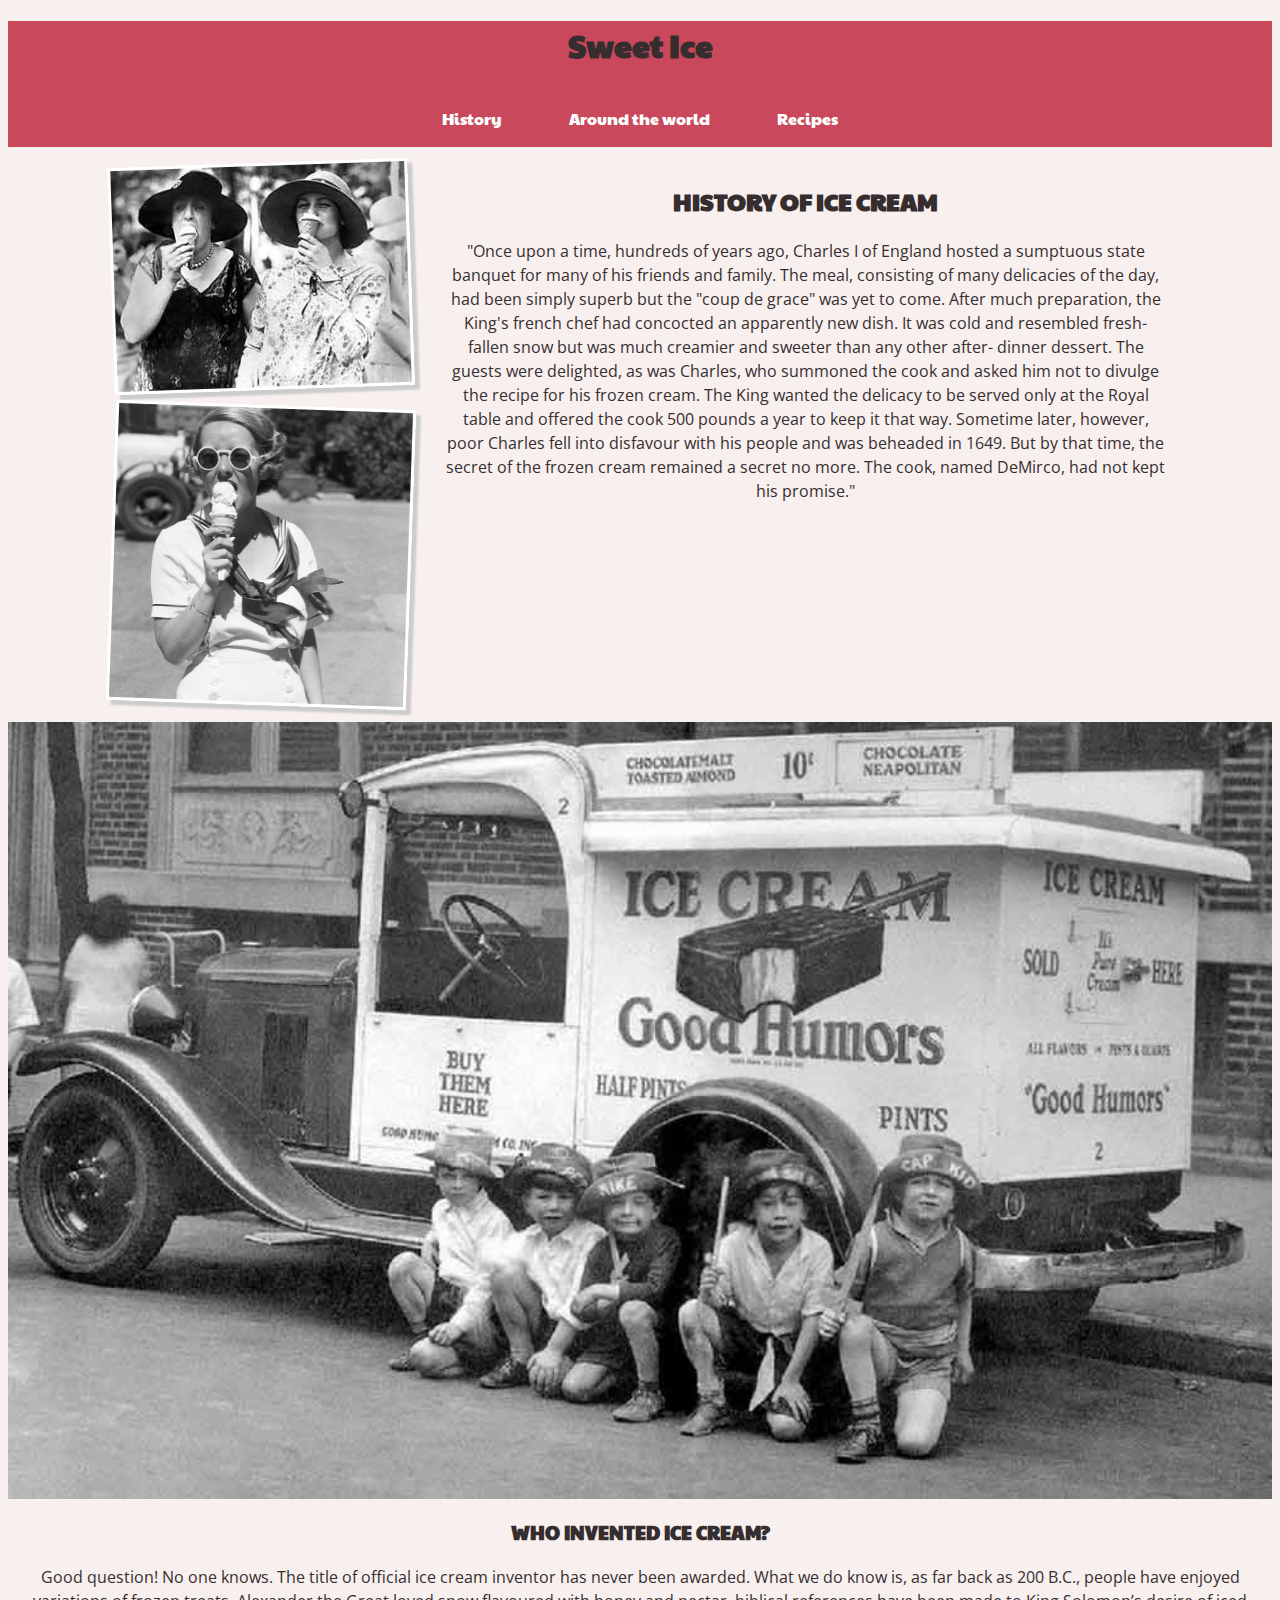
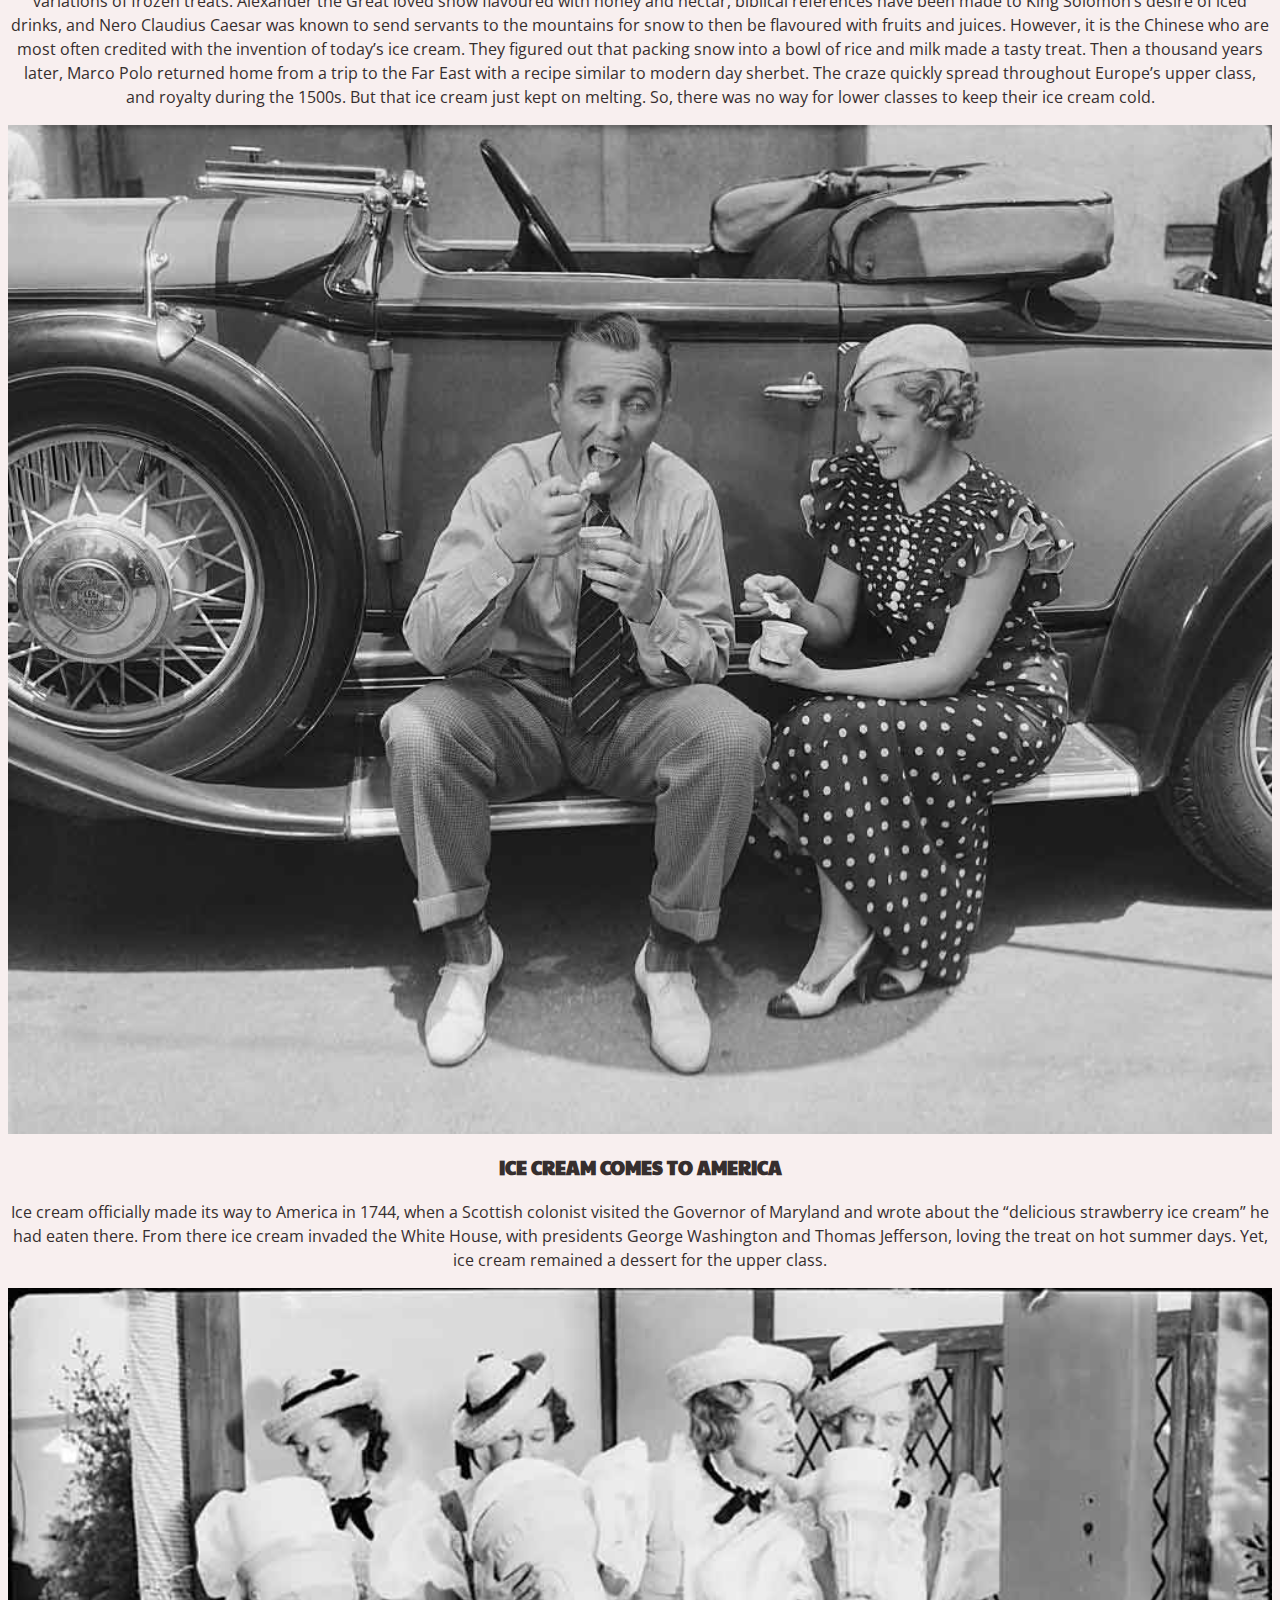
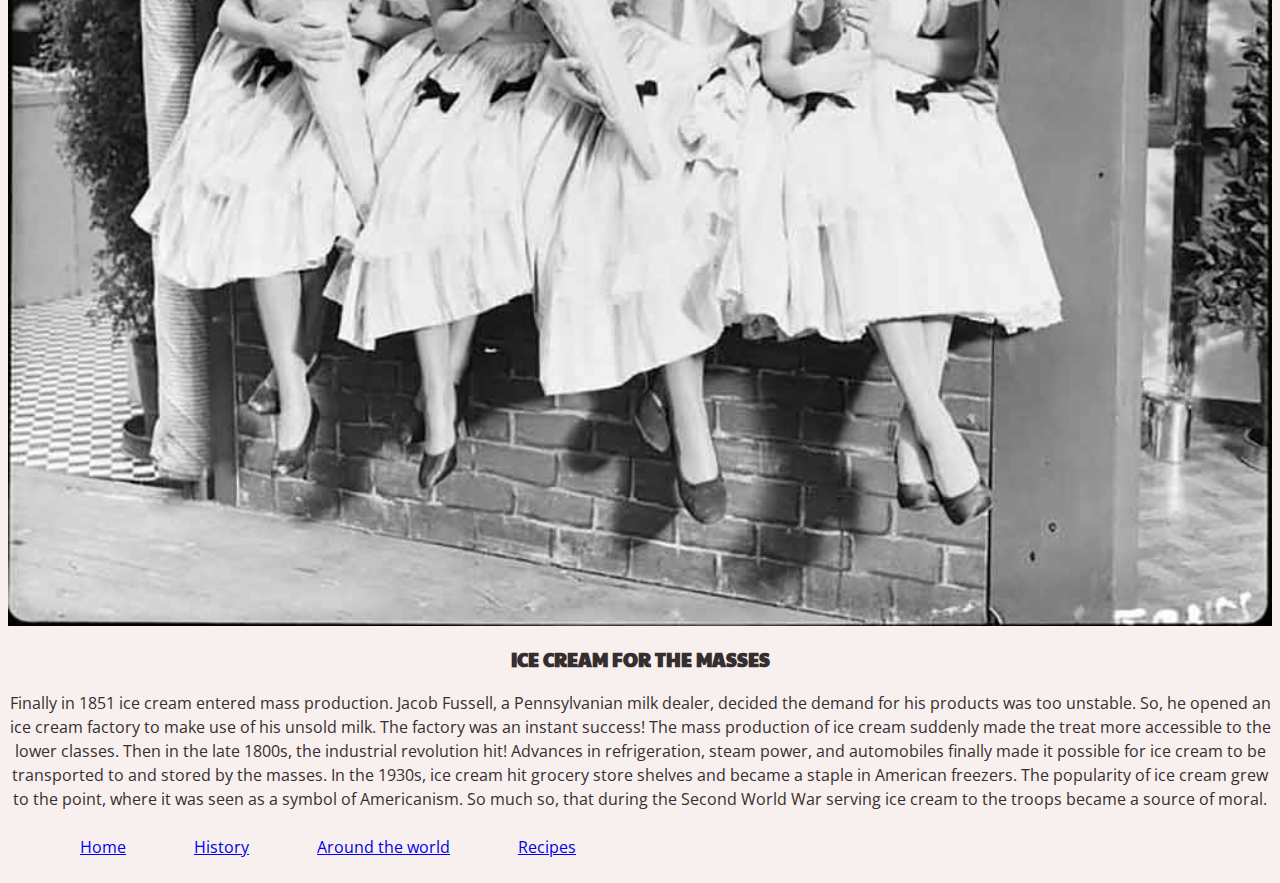
==== commit 3c0f7eac: "Style all pages" ====
--- a/history.html
+++ b/history.html
@@ -5,7 +5,8 @@
     <title>History</title>
     <meta name="viewport" content="width=device-width,initial-scale=1">
     <link href="css/main.css" rel="stylesheet">
-    <link href="https://fonts.googleapis.com/css2?family=Josefin+Slab:wght@700&family=Lato&display=swap" rel="stylesheet">
+    <link rel="preconnect" href="https://fonts.gstatic.com">
+    <link href="https://fonts.googleapis.com/css2?family=Open+Sans&family=Paytone+One&display=swap" rel="stylesheet">
   </head>
   <body>
     <header>
@@ -25,19 +26,19 @@
     <main role="main" class="history">
       <section class="intro">
         <img class="small" src="images/ladies-eating-ice-cream.jpg" alt="">
-        <h2>HISTORY OF ICE CREAM</h2>
         <div class="content">
           <div class="intro-image">
             <img class="medium rotate-left" src="images/ladies-eating-ice-cream.jpg" alt="">
             <img class="rotate-right" src="images/woman-eating-icecream.jpg" alt="">
           </div>
           <div class="intro-content">
-              <p>"Once upon a time, hundreds of years ago, Charles I of England hosted a sumptuous state banquet for many of his friends and family. The meal, consisting of many delicacies of the day, had been simply superb but the "coup de grace" was yet to come. After much preparation, the King's french chef had concocted an apparently new dish. It was cold and resembled fresh- fallen snow but was much creamier and sweeter than any other after- dinner dessert. The guests were delighted, as was Charles, who summoned the cook and asked him not to divulge the recipe for his frozen cream. The King wanted the delicacy to be served only at the Royal table and offered the cook 500 pounds a year to keep it that way. Sometime later, however, poor Charles fell into disfavour with his people and was beheaded in 1649. But by that time, the secret of the frozen cream remained a secret no more. The cook, named DeMirco, had not kept his promise."</p>
+            <h2>HISTORY OF ICE CREAM</h2>
+            <p>"Once upon a time, hundreds of years ago, Charles I of England hosted a sumptuous state banquet for many of his friends and family. The meal, consisting of many delicacies of the day, had been simply superb but the "coup de grace" was yet to come. After much preparation, the King's french chef had concocted an apparently new dish. It was cold and resembled fresh- fallen snow but was much creamier and sweeter than any other after- dinner dessert. The guests were delighted, as was Charles, who summoned the cook and asked him not to divulge the recipe for his frozen cream. The King wanted the delicacy to be served only at the Royal table and offered the cook 500 pounds a year to keep it that way. Sometime later, however, poor Charles fell into disfavour with his people and was beheaded in 1649. But by that time, the secret of the frozen cream remained a secret no more. The cook, named DeMirco, had not kept his promise."</p>
           </div>
         </div>
       </section>
       <section class="invention">
-        <div class="image-gradient" >
+        <div class="" >
           <img src="images/ice-cream-truck.jpg" alt="">
         </div>
         <h3>WHO INVENTED ICE CREAM?</h3>
--- a/css/main.css
+++ b/css/main.css
@@ -2,9 +2,9 @@
   box-sizing: border-box;
   -webkit-text-size-adjust: 100%;
   text-size-adjust: 100%;
-  font-family: 'Lato', sans-serif;
+  font-family: 'Open Sans', sans-serif;
   line-height: 1.5;
-  color: #676767;
+  color: #362E2E;
 }
 
 *, *::before, *::after {
@@ -12,8 +12,7 @@
 }
 
 body {
-  background-color: #FCF4F9;
-  padding: 0 1rem;
+  background-color: #F8EFEF;
 }
 
 .history {
@@ -21,12 +20,13 @@
 }
 
 h1, h2, h3, .list {
-  font-family: 'Josefin Slab', serif;
+  font-family: 'Paytone One', sans-serif;
 }
 
 header {
   position: relative;
   text-align: center;
+  background-color: #C9485B;
 }
 
 .nav-check {
@@ -62,7 +62,7 @@
 
 .list a {
   text-decoration: none;
-  color: #676767;
+  color: #FFFFFF;
 }
 
 li {
@@ -73,8 +73,245 @@
   padding: .5em;
 }
 
+.small {
+  text-align: center;
+}
+
+.small .button {
+  background-color: #C9485B;
+  color: #fff;
+  padding: .5rem 1.5rem .5rem;
+  margin: .5rem;
+}
+
+.hvrbox .small {
+  color: #fff;
+  position: absolute;
+  top: 50%;
+	left: 50%;
+	-moz-transform: translate(-50%, -50%);
+	-webkit-transform: translate(-50%, -50%);
+	-ms-transform: translate(-50%, -50%);
+	transform: translate(-50%, -50%);
+}
+}
+
 .medium {
   display: none;
+}
+
+.home-banner {
+  background: url(../images/guy-with-ice-cream.jpg);
+  background-position: center;
+  background-repeat: no-repeat;
+  background-size: cover;
+  height: 500px;
+  position: relative;
+}
+
+.recipe-banner {
+  background: url(../images/recipe-banner.jpg);
+  background-position: center;
+  background-repeat: no-repeat;
+  background-size: cover;
+  height: 500px;
+  position: relative;
+}
+
+.banner img {
+  height: auto;
+  width: 100%;
+}
+
+.banner-content {
+  position: absolute;
+  text-align: center;
+  bottom: 30%;
+  color: #fff;
+  width: 100%;
+  padding: .5rem;
+}
+
+.figure {
+  padding-top: .5rem;
+}
+
+.figure.tag {
+  position: relative;
+  margin: 0;
+}
+
+.figure.tag::before {
+  position: absolute;
+  bottom: 5%;
+  display: block;
+  color: white;
+  padding-top: .5rem;
+  padding-bottom: .5rem;
+  padding-left: .5rem;
+  padding-right: 3rem;
+  font-weight: bold;
+}
+.figure.tag-history::before {
+  content: "History";
+  background: #C9485B;
+  font-family: 'Paytone One', sans-serif;
+}
+
+.figure.tag-world::before {
+  content: "Around the world";
+  background: #C9485B;
+  font-family: 'Paytone One', sans-serif;
+}
+
+.figure.tag-recipe::before {
+  content: "Recipes";
+  background: #C9485B;
+  font-family: 'Paytone One', sans-serif;
+}
+
+.button {
+  text-decoration: none;
+  background-color: #FFF;
+  padding: .5rem 1.5rem;
+  color: #C9485B;
+  font-weight: bold;
+  font-family: 'Paytone One', sans-serif;
+}
+
+.button:hover {
+  background-color: #C9485B;
+  color: #fff;
+}
+
+.hvrbox {
+	position: relative;
+	display: inline-block;
+	overflow: hidden;
+	max-width: 100%;
+	height: auto;
+}
+.hvrbox img {
+	max-width: 100%;
+}
+.hvrbox .hvrbox-layer_bottom {
+	display: block;
+}
+.hvrbox .hvrbox-layer_top {
+	opacity: 0;
+	position: absolute;
+	top: 0;
+	left: 0;
+	right: 0;
+	bottom: 0;
+	width: 100%;
+	height: 100%;
+	background: rgba(0, 0, 0, 0.6);
+	color: #fff;
+	padding: 15px;
+	-moz-transition: all 0.4s ease-in-out 0s;
+	-webkit-transition: all 0.4s ease-in-out 0s;
+	-ms-transition: all 0.4s ease-in-out 0s;
+	transition: all 0.4s ease-in-out 0s;
+}
+.hvrbox:hover .hvrbox-layer_top,
+.hvrbox.active .hvrbox-layer_top {
+	opacity: 1;
+}
+.hvrbox .hvrbox-text {
+	text-align: center;
+	font-size: 18px;
+	display: inline-block;
+	position: absolute;
+	top: 50%;
+	left: 50%;
+	-moz-transform: translate(-50%, -50%);
+	-webkit-transform: translate(-50%, -50%);
+	-ms-transform: translate(-50%, -50%);
+	transform: translate(-50%, -50%);
+}
+
+.flavour {
+  position: relative;
+}
+
+.pick {
+  position: absolute;
+  bottom: 45%;
+  left: 45%;
+  font-size: 2rem;
+  color: #fff;
+  font-family: 'Paytone One', sans-serif;
+  background: rgba(0, 0, 0, 0.2);
+  padding: .5rem 1rem;
+}
+
+.first-check, .second-check, .third-check,
+.fourth-check, .fifth-check, .sixth-check {
+    position: absolute;
+    left: -1500px;
+}
+
+.first-click, .second-click, .third-click,
+.fourth-click, .fifth-click, .sixth-click {
+  opacity: 0%;
+  text-align: center;
+}
+
+.first-check:checked ~ .first-click,
+.second-check:checked ~ .second-click,
+.third-check:checked ~ .third-click,
+.fourth-check:checked ~ .fourth-click,
+.fifth-check:checked ~ .fifth-click,
+.sixth-check:checked ~ .sixth-click {
+    display: block;
+}
+
+.tag-german::before, .tag-india::before, .tag-indonesia::before,
+.tag-italy::before, .tag-japan::before, .tag-new-zealand::before,
+.tag-mexico::before, .tag-thailand::before, .tag-turkey::before {
+  background: #C9485B;
+  font-family: 'Paytone One', sans-serif;
+}
+
+.tag-german::before {
+  content: "German";
+}
+
+.tag-india::before {
+  content: "India";
+}
+
+.tag-indonesia::before {
+  content: "Indonesia";
+}
+
+.tag-italy::before {
+  content: "Italy";
+}
+
+.tag-japan::before {
+  content: "Japan";
+}
+
+.tag-new-zealand::before {
+  content: "New Zealand";
+}
+
+.tag-mexico::before {
+  content: "Mexico";
+}
+
+.tag-thailand::before {
+  content: "Thailand";
+}
+
+.tag-turkey::before {
+  content: "Turkey";
+}
+
+.heading-text {
+  text-align: center;
 }
 
 @media only screen and (min-width: 38em) {
@@ -100,6 +337,7 @@
   .intro > .content {
     display: flex;
     flex-direction: row;
+    justify-content: center;
   }
 
   .intro-content {
@@ -124,6 +362,54 @@
 
   .image-gradient {
     background-image: linear-gradient(to bottom, rgba(255, 255, 255, 0) 0, #0e0e0e 100%);
-
-
-}
+    height: 200px;
+
+}
+
+.pick {
+  font-size: 16px;
+  display: inline-block;
+}
+
+.first-check, .second-check, .third-check,
+.fourth-check, .fifth-check, .sixth-check  {
+    position: absolute;
+}
+
+.first-check:checked ~ .first-click,
+.second-check:checked ~ .second-click,
+.third-check:checked ~ .third-click,
+.fourth-check:checked ~ .fourth-click,
+.fifth-check:checked ~ .fifth-click,
+.sixth-check:checked ~ .sixth-click{
+  opacity: 100%;
+  text-align: center;
+}
+
+.grid {
+  display: grid;
+  grid-template-columns: 1fr 1fr 1fr;
+}
+
+.banner-content {
+  bottom: 30%;
+  left: 5%;
+  width: 50%;
+  text-align: left;
+}
+.heading {
+  background-color: #C9485B;
+  position: relative;
+}
+
+.heading-text {
+  color: #fff;
+  text-align: center;
+  position: absolute;
+	top: 50%;
+	left: 50%;
+  -moz-transform: translate(-50%, -50%);
+	-webkit-transform: translate(-50%, -50%);
+	-ms-transform: translate(-50%, -50%);
+	transform: translate(-50%, -50%);
+}
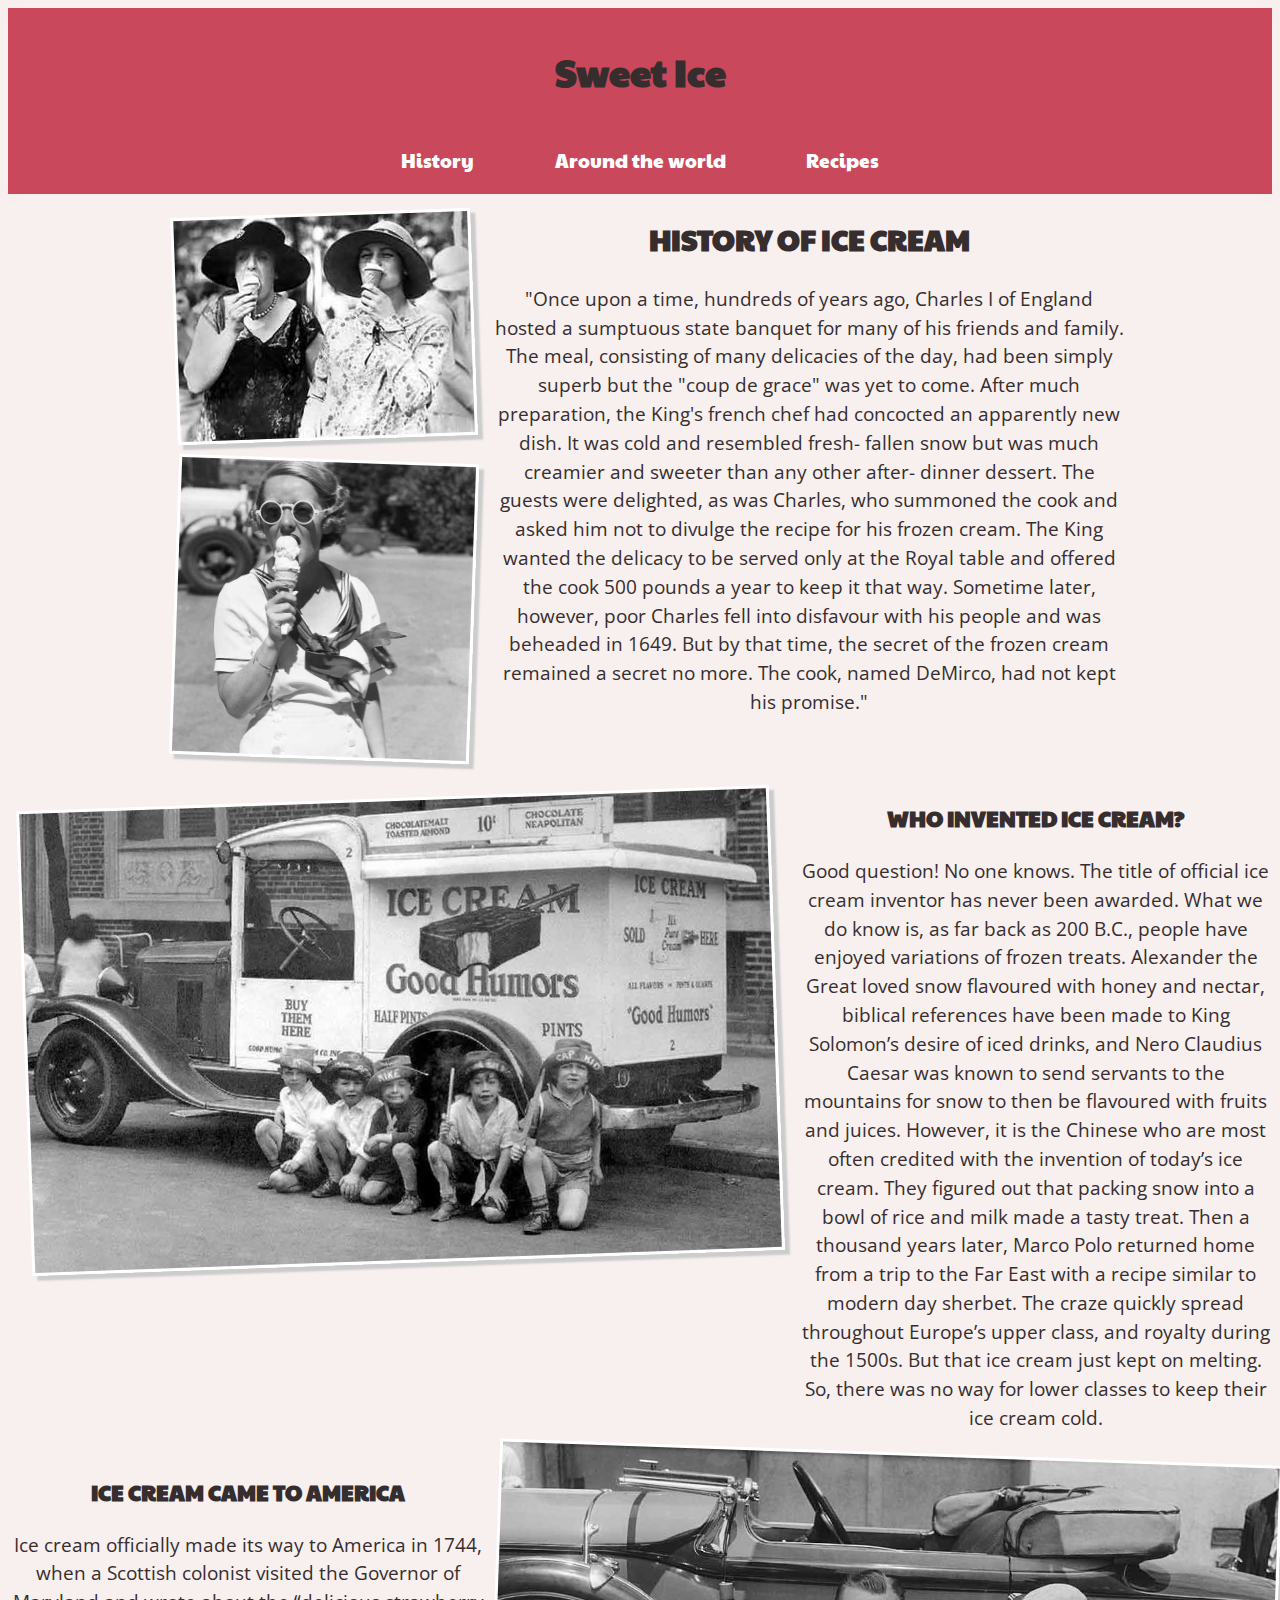
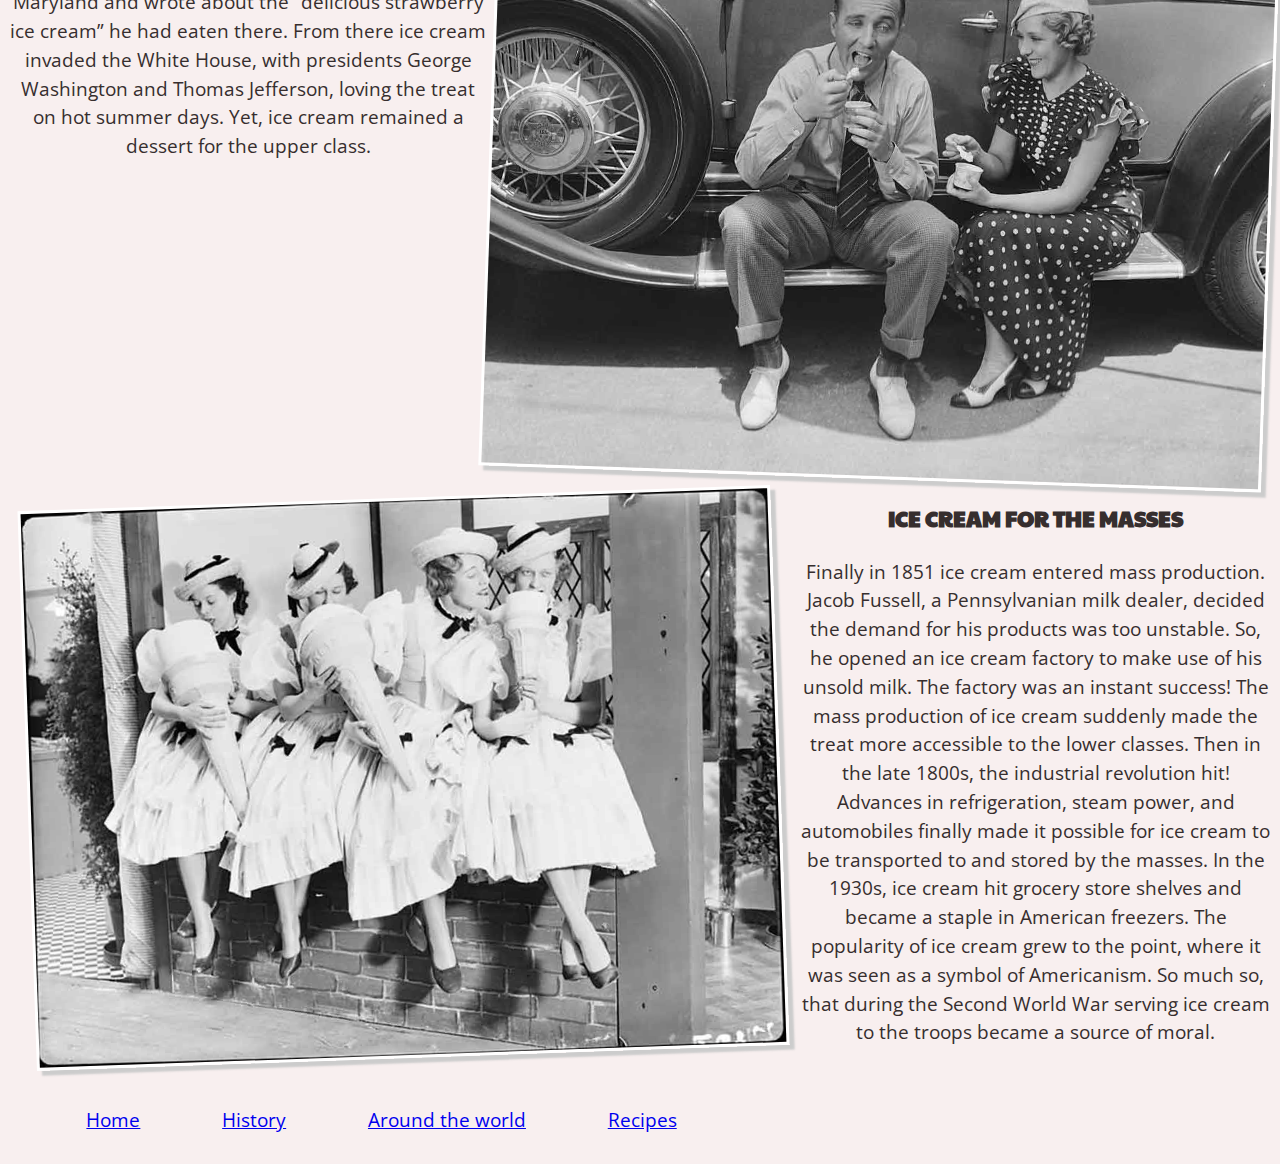
==== commit 205c1847: "Style home page" ====
--- a/history.html
+++ b/history.html
@@ -17,42 +17,63 @@
           <label for="nav-check">
             <img class="navicon" src="images/nav-icon.svg" alt=""></label>
         <ul class="list">
-          <li><a href="#">History</a></li>
-          <li><a href="#">Around the world</a></li>
-          <li><a href="#">Recipes</a></li>
+          <li><a href="history.html">History</a></li>
+          <li><a href="worldwide.html">Around the world</a></li>
+          <li><a href="recipe.html">Recipes</a></li>
         </ul>
       </nav>
     </header>
     <main role="main" class="history">
       <section class="intro">
-        <img class="small" src="images/ladies-eating-ice-cream.jpg" alt="">
         <div class="content">
           <div class="intro-image">
             <img class="medium rotate-left" src="images/ladies-eating-ice-cream.jpg" alt="">
             <img class="rotate-right" src="images/woman-eating-icecream.jpg" alt="">
           </div>
-          <div class="intro-content">
+          <div class="content-text">
             <h2>HISTORY OF ICE CREAM</h2>
             <p>"Once upon a time, hundreds of years ago, Charles I of England hosted a sumptuous state banquet for many of his friends and family. The meal, consisting of many delicacies of the day, had been simply superb but the "coup de grace" was yet to come. After much preparation, the King's french chef had concocted an apparently new dish. It was cold and resembled fresh- fallen snow but was much creamier and sweeter than any other after- dinner dessert. The guests were delighted, as was Charles, who summoned the cook and asked him not to divulge the recipe for his frozen cream. The King wanted the delicacy to be served only at the Royal table and offered the cook 500 pounds a year to keep it that way. Sometime later, however, poor Charles fell into disfavour with his people and was beheaded in 1649. But by that time, the secret of the frozen cream remained a secret no more. The cook, named DeMirco, had not kept his promise."</p>
           </div>
+          <img class="small" src="images/ladies-eating-ice-cream.jpg" alt="">
         </div>
       </section>
       <section class="invention">
-        <div class="" >
-          <img src="images/ice-cream-truck.jpg" alt="">
+        <div class="content">
+          <img class="small" src="images/ice-cream-truck.jpg" alt="">
+          <div class="content-image medium large rotate-left left">
+            <img src="images/ice-cream-truck.jpg" alt="">
+          </div>
+          <div class="content-text right">
+            <h3>WHO INVENTED ICE CREAM?</h3>
+            <p>Good question! No one knows. The title of official ice cream inventor has never been awarded. What we do know is, as far back as 200 B.C., people have enjoyed variations of frozen treats. Alexander the Great loved snow flavoured with honey and nectar, biblical references have been made to King Solomon’s desire of iced drinks, and Nero Claudius Caesar was known to send servants to the mountains for snow to then be flavoured with fruits and juices. However, it is the Chinese who are most often credited with the invention of today’s ice cream. They figured out that packing snow into a bowl of rice and milk made a tasty treat. Then a thousand years later, Marco Polo returned home from a trip to the Far East with a recipe similar to modern day sherbet. The craze quickly spread throughout Europe’s upper class, and royalty during the 1500s. But that ice cream just kept on melting. So, there was no way for lower classes to keep their ice cream cold.</p>
+          </div>
         </div>
-        <h3>WHO INVENTED ICE CREAM?</h3>
-        <p>Good question! No one knows. The title of official ice cream inventor has never been awarded. What we do know is, as far back as 200 B.C., people have enjoyed variations of frozen treats. Alexander the Great loved snow flavoured with honey and nectar, biblical references have been made to King Solomon’s desire of iced drinks, and Nero Claudius Caesar was known to send servants to the mountains for snow to then be flavoured with fruits and juices. However, it is the Chinese who are most often credited with the invention of today’s ice cream. They figured out that packing snow into a bowl of rice and milk made a tasty treat. Then a thousand years later, Marco Polo returned home from a trip to the Far East with a recipe similar to modern day sherbet. The craze quickly spread throughout Europe’s upper class, and royalty during the 1500s. But that ice cream just kept on melting. So, there was no way for lower classes to keep their ice cream cold.</p>
       </section>
       <section class="america">
-        <img src="images/couple.jpg" alt="">
-        <h3>ICE CREAM COMES TO AMERICA</h3>
-        <p>Ice cream officially made its way to America in 1744, when a Scottish colonist visited the Governor of Maryland and wrote about the “delicious strawberry ice cream” he had eaten there. From there ice cream invaded the White House, with presidents George Washington and Thomas Jefferson, loving the treat on hot summer days. Yet, ice cream remained a dessert for the upper class.</p>
+        <div class="content">
+          <img class="small" src="images/couple.jpg" alt="">
+          <div class="content-image medium rotate-right right">
+            <img src="images/couple.jpg" alt="">
+          </div>
+          <div class="content-text left">
+            <h3>ICE CREAM CAME TO AMERICA</h3>
+            <p>Ice cream officially made its way to America in 1744, when a Scottish colonist visited the Governor of Maryland and wrote about the “delicious strawberry ice cream” he had eaten there. From there ice cream invaded the White House, with presidents George Washington and Thomas Jefferson, loving the treat on hot summer days. Yet, ice cream remained a dessert for the upper class.</p>
+          </div>
+          <div class="content-image large rotate-right right">
+            <img src="images/couple.jpg" alt="">
+          </div>
+        </div>
       </section>
       <section class="masses">
-        <img src="images/four-women.jpg" alt="">
-        <h3>ICE CREAM FOR THE MASSES</h3>
-        <p>Finally in 1851 ice cream entered mass production. Jacob Fussell, a Pennsylvanian milk dealer, decided the demand for his products was too unstable. So, he opened an ice cream factory to make use of his unsold milk. The factory was an instant success! The mass production of ice cream suddenly made the treat more accessible to the lower classes. Then in the late 1800s, the industrial revolution hit! Advances in refrigeration, steam power, and automobiles finally made it possible for ice cream to be transported to and stored by the masses. In the 1930s, ice cream hit grocery store shelves and became a staple in American freezers. The popularity of ice cream grew to the point, where it was seen as a symbol of Americanism. So much so, that during the Second World War serving ice cream to the troops became a source of moral.</p>
+        <div class="content">
+          <img class="small" src="images/four-women.jpg" alt="">
+          <div class="content-image medium large rotate-left left">
+            <img src="images/four-women.jpg" alt="">
+          </div>
+          <div class="content-text right">
+            <h3>ICE CREAM FOR THE MASSES</h3>
+            <p>Finally in 1851 ice cream entered mass production. Jacob Fussell, a Pennsylvanian milk dealer, decided the demand for his products was too unstable. So, he opened an ice cream factory to make use of his unsold milk. The factory was an instant success! The mass production of ice cream suddenly made the treat more accessible to the lower classes. Then in the late 1800s, the industrial revolution hit! Advances in refrigeration, steam power, and automobiles finally made it possible for ice cream to be transported to and stored by the masses. In the 1930s, ice cream hit grocery store shelves and became a staple in American freezers. The popularity of ice cream grew to the point, where it was seen as a symbol of Americanism. So much so, that during the Second World War serving ice cream to the troops became a source of moral.</p>
+          </div>
       </section>
     </main>
     <footer>
--- a/css/main.css
+++ b/css/main.css
@@ -2,7 +2,9 @@
   box-sizing: border-box;
   -webkit-text-size-adjust: 100%;
   text-size-adjust: 100%;
+  font: normal 100%/1.3 sans-serif;
   font-family: 'Open Sans', sans-serif;
+  font-size: 0.75rem
   line-height: 1.5;
   color: #362E2E;
 }
@@ -27,6 +29,11 @@
   position: relative;
   text-align: center;
   background-color: #C9485B;
+  padding-top: .5rem;
+}
+
+.none {
+  display: none;
 }
 
 .nav-check {
@@ -35,8 +42,8 @@
 }
 
 .navicon {
-    left: 5%;
-    top: 15%;
+    right: 20px;
+    top: 50px;
     display: block;
     width: 20px;
     cursor: pointer;
@@ -48,6 +55,10 @@
     display: block;
 }
 
+.medium {
+  display: none;
+}
+
 img {
   width: 100%;
   display: block;
@@ -66,14 +77,13 @@
 }
 
 li {
-  display: flex;
-  flex-direction: column;
-  text-align: left;
+  text-align: center;
   border-top: 1px solid #fff;
   padding: .5em;
 }
 
 .small {
+  display: block;
   text-align: center;
 }
 
@@ -94,11 +104,7 @@
 	-ms-transform: translate(-50%, -50%);
 	transform: translate(-50%, -50%);
 }
-}
-
-.medium {
-  display: none;
-}
+
 
 .home-banner {
   background: url(../images/guy-with-ice-cream.jpg);
@@ -194,10 +200,10 @@
 .hvrbox img {
 	max-width: 100%;
 }
-.hvrbox .hvrbox-layer_bottom {
+.hvrbox .hvrbox-layer-bottom {
 	display: block;
 }
-.hvrbox .hvrbox-layer_top {
+.hvrbox .hvrbox-layer-top {
 	opacity: 0;
 	position: absolute;
 	top: 0;
@@ -214,13 +220,12 @@
 	-ms-transition: all 0.4s ease-in-out 0s;
 	transition: all 0.4s ease-in-out 0s;
 }
-.hvrbox:hover .hvrbox-layer_top,
-.hvrbox.active .hvrbox-layer_top {
+.hvrbox:hover .hvrbox-layer-top,
+.hvrbox.active .hvrbox-layer-top {
 	opacity: 1;
 }
 .hvrbox .hvrbox-text {
 	text-align: center;
-	font-size: 18px;
 	display: inline-block;
 	position: absolute;
 	top: 50%;
@@ -314,7 +319,26 @@
   text-align: center;
 }
 
+.logo {
+  width: 150px;
+  padding: .5rem .5rem;
+}
+
+@media only screen and (min-width: 25em) {
+
+  html {
+    font-size: 100%;
+    line-height: 1.3;
+  }
+
+}
+
 @media only screen and (min-width: 38em) {
+
+  html {
+    font-size: 110%;
+    line-height: 1.4;
+  }
 
   .navicon {
     display: none;
@@ -330,8 +354,15 @@
     display: none;
   }
 
+  .recipes .medium {
+    margin: 0;
+  }
+
   .medium {
     display: block;
+    border: solid #fff 3px;
+    margin: 1rem;
+    box-shadow: 5px 5px 2px #ccc;
   }
 
   .intro > .content {
@@ -340,7 +371,7 @@
     justify-content: center;
   }
 
-  .intro-content {
+  .intro > .content-text {
     width: 60%;
     padding: 1rem;
   }
@@ -367,7 +398,7 @@
 }
 
 .pick {
-  font-size: 16px;
+  font-size: 1rem;
   display: inline-block;
 }
 
@@ -413,3 +444,34 @@
 	-ms-transform: translate(-50%, -50%);
 	transform: translate(-50%, -50%);
 }
+
+@media only screen and (min-width: 60em) {
+
+  html {
+    font-size: 120%;
+    line-height: 1.5;
+  }
+
+  .medium {
+    border: none;
+    box-shadow: none;
+  }
+
+  .large > img {
+    border: solid #fff 3px;
+    box-shadow: 5px 5px 2px #ccc;
+  }
+
+  .content-text {
+    width: 50%;
+  }
+
+  .content {
+    display: flex;
+  }
+
+  .america .medium {
+    display: none;
+  }
+
+}
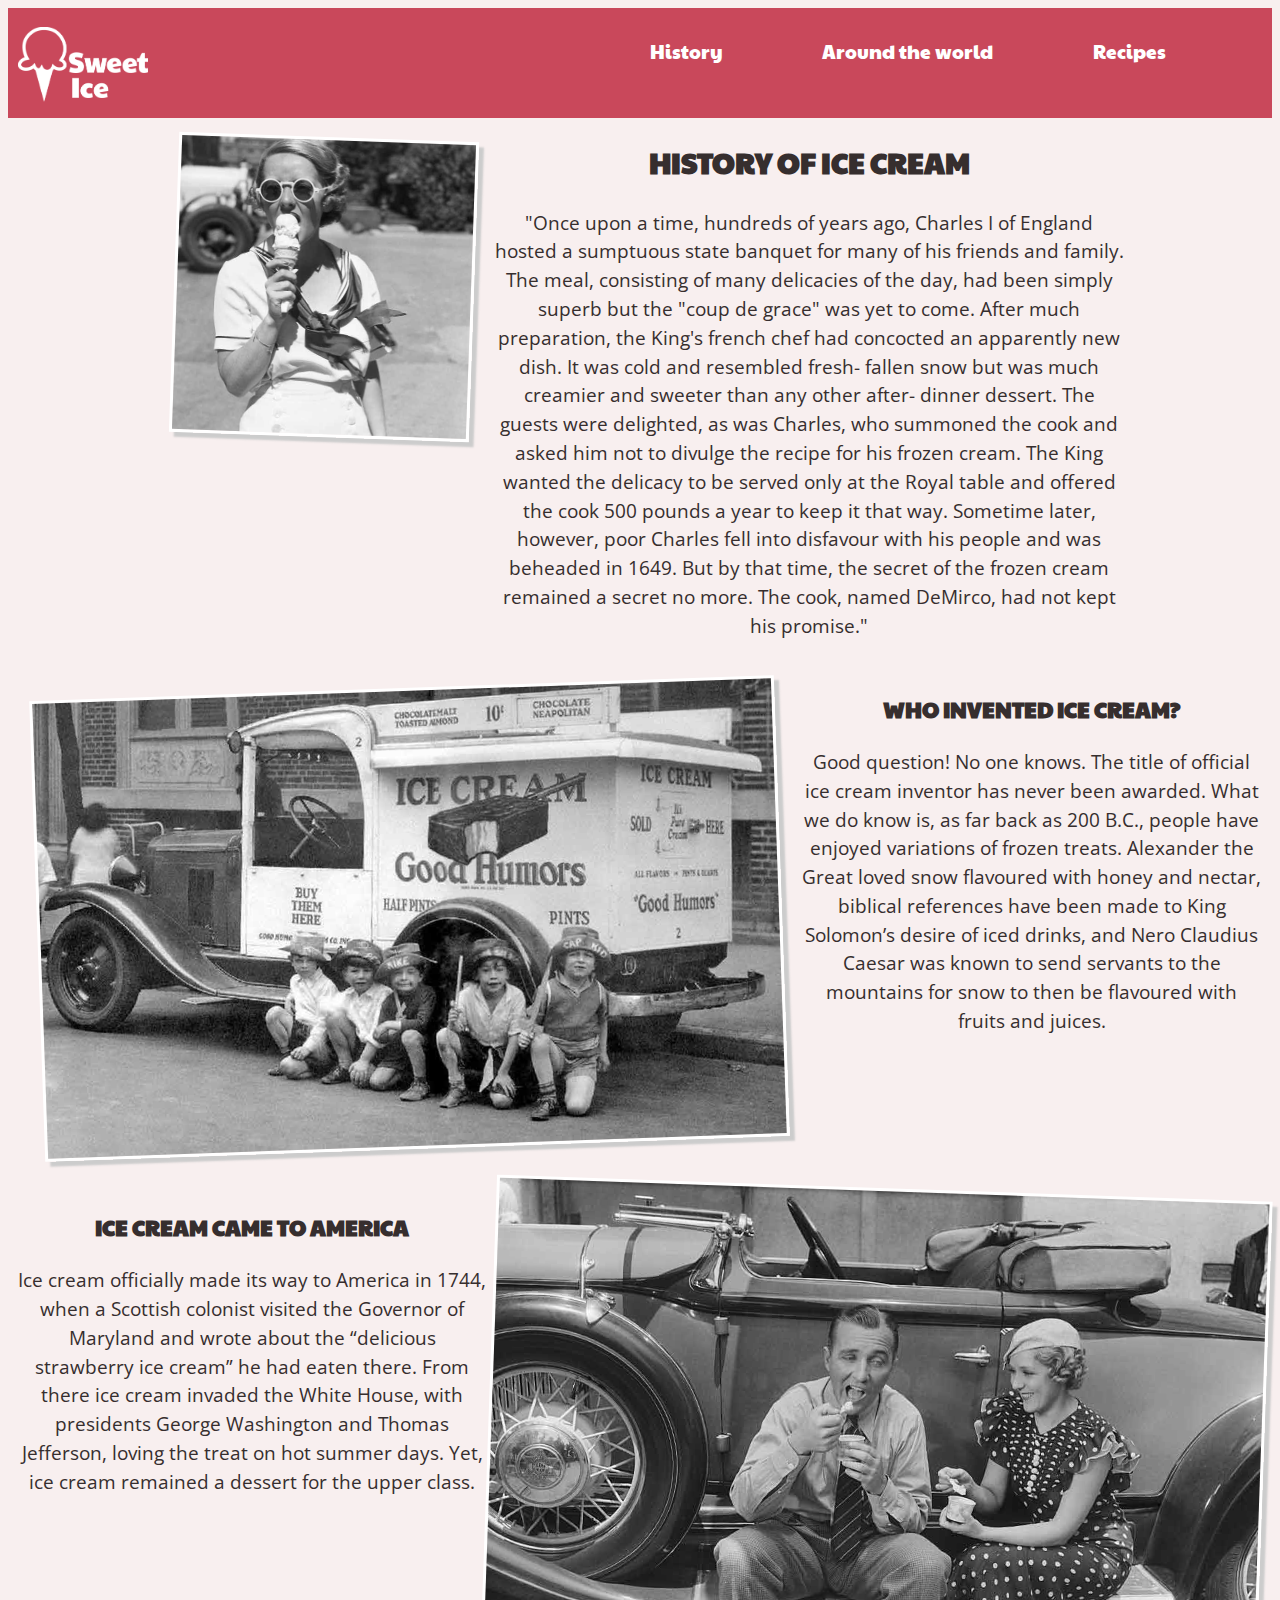
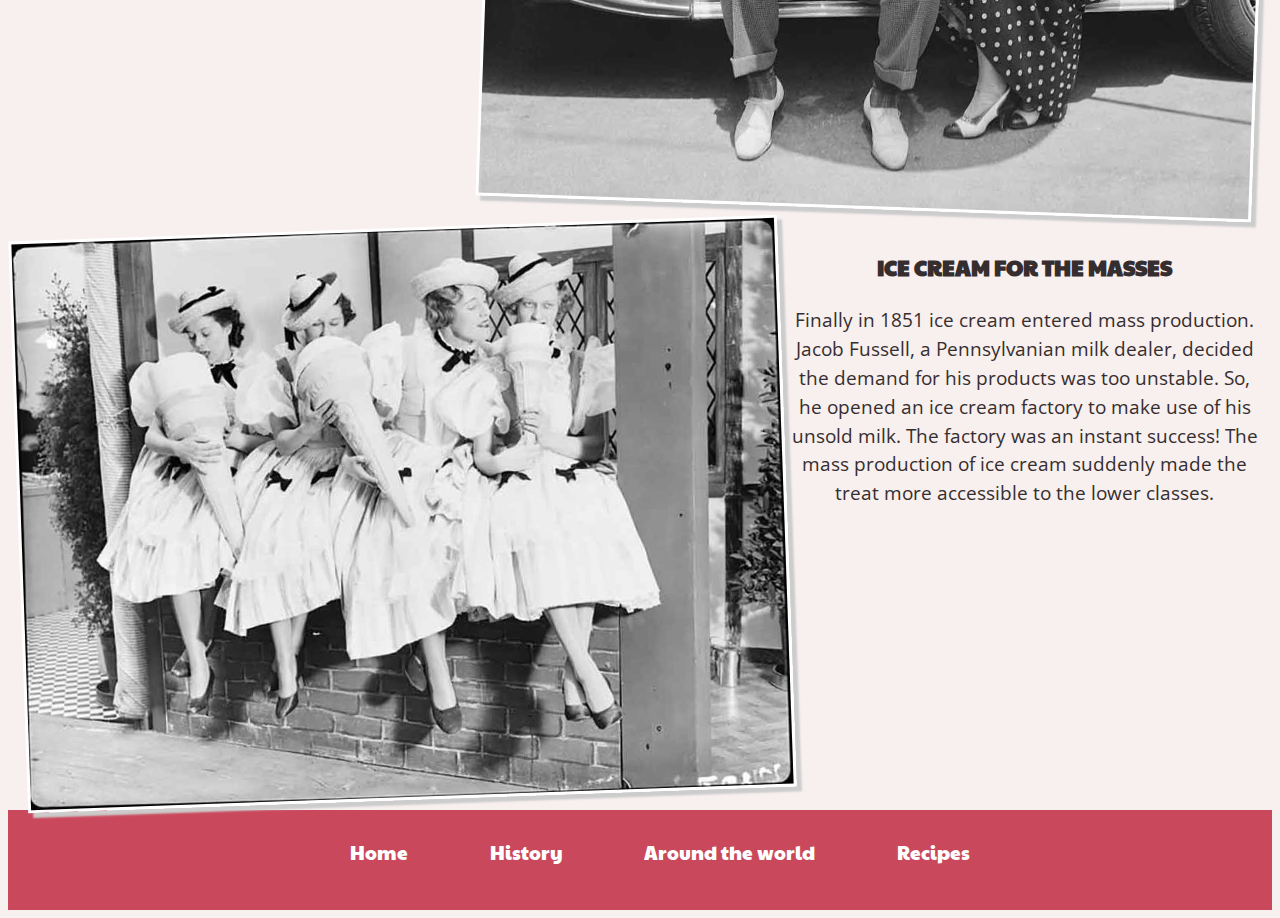
==== commit 5e69ad81: "Style home page" ====
--- a/history.html
+++ b/history.html
@@ -4,24 +4,28 @@
     <meta charset="utf-8">
     <title>History</title>
     <meta name="viewport" content="width=device-width,initial-scale=1">
+    <link rel="shortcut icon" href="favicon.ico">
+    <link rel="icon" type="image/png" href="favicon-196.png">
     <link href="css/main.css" rel="stylesheet">
     <link rel="preconnect" href="https://fonts.gstatic.com">
     <link href="https://fonts.googleapis.com/css2?family=Open+Sans&family=Paytone+One&display=swap" rel="stylesheet">
   </head>
   <body>
     <header>
-      <h1>Sweet Ice</h1>
-      <img src="" alt="">
-      <nav role="navigation">
-        <input type="checkbox" class="nav-check" id="nav-check">
-          <label for="nav-check">
-            <img class="navicon" src="images/nav-icon.svg" alt=""></label>
-        <ul class="list">
-          <li><a href="history.html">History</a></li>
-          <li><a href="worldwide.html">Around the world</a></li>
-          <li><a href="recipe.html">Recipes</a></li>
-        </ul>
-      </nav>
+      <div class="header">
+        <h1 class="none">Sweet Ice</h1>
+        <a class="logotag" href="index.html"><img class="logo" src="images/logo.png" alt="logo" width="50"></a>
+        <nav class="navigation" role="navigation">
+          <input type="checkbox" class="nav-check" id="nav-check">
+            <label for="nav-check">
+              <img class="navicon" src="images/nav-icon.svg" alt=""></label>
+          <ul class="list">
+            <li><a href="history.html">History</a></li>
+            <li><a href="worldwide.html">Around the world</a></li>
+            <li><a href="recipe.html">Recipes</a></li>
+          </ul>
+        </nav>
+      </div>
     </header>
     <main role="main" class="history">
       <section class="intro">
@@ -40,26 +44,29 @@
       <section class="invention">
         <div class="content">
           <img class="small" src="images/ice-cream-truck.jpg" alt="">
+          <div class="content-image medium rotate-left left">
+            <img src="images/ice-cream-truck.jpg" alt="">
+          </div>
           <div class="content-image medium large rotate-left left">
             <img src="images/ice-cream-truck.jpg" alt="">
           </div>
           <div class="content-text right">
             <h3>WHO INVENTED ICE CREAM?</h3>
-            <p>Good question! No one knows. The title of official ice cream inventor has never been awarded. What we do know is, as far back as 200 B.C., people have enjoyed variations of frozen treats. Alexander the Great loved snow flavoured with honey and nectar, biblical references have been made to King Solomon’s desire of iced drinks, and Nero Claudius Caesar was known to send servants to the mountains for snow to then be flavoured with fruits and juices. However, it is the Chinese who are most often credited with the invention of today’s ice cream. They figured out that packing snow into a bowl of rice and milk made a tasty treat. Then a thousand years later, Marco Polo returned home from a trip to the Far East with a recipe similar to modern day sherbet. The craze quickly spread throughout Europe’s upper class, and royalty during the 1500s. But that ice cream just kept on melting. So, there was no way for lower classes to keep their ice cream cold.</p>
+            <p>Good question! No one knows. The title of official ice cream inventor has never been awarded. What we do know is, as far back as 200 B.C., people have enjoyed variations of frozen treats. Alexander the Great loved snow flavoured with honey and nectar, biblical references have been made to King Solomon’s desire of iced drinks, and Nero Claudius Caesar was known to send servants to the mountains for snow to then be flavoured with fruits and juices.</p>
           </div>
         </div>
       </section>
       <section class="america">
         <div class="content">
           <img class="small" src="images/couple.jpg" alt="">
-          <div class="content-image medium rotate-right right">
+          <div class="content-image medium rotate-right">
             <img src="images/couple.jpg" alt="">
           </div>
           <div class="content-text left">
             <h3>ICE CREAM CAME TO AMERICA</h3>
             <p>Ice cream officially made its way to America in 1744, when a Scottish colonist visited the Governor of Maryland and wrote about the “delicious strawberry ice cream” he had eaten there. From there ice cream invaded the White House, with presidents George Washington and Thomas Jefferson, loving the treat on hot summer days. Yet, ice cream remained a dessert for the upper class.</p>
           </div>
-          <div class="content-image large rotate-right right">
+          <div class="content-image large rotate-right">
             <img src="images/couple.jpg" alt="">
           </div>
         </div>
@@ -67,12 +74,15 @@
       <section class="masses">
         <div class="content">
           <img class="small" src="images/four-women.jpg" alt="">
-          <div class="content-image medium large rotate-left left">
+          <div class="content-image medium rotate-left left">
+            <img src="images/four-women.jpg" alt="">
+          </div>
+          <div class="content-image large rotate-left left">
             <img src="images/four-women.jpg" alt="">
           </div>
           <div class="content-text right">
             <h3>ICE CREAM FOR THE MASSES</h3>
-            <p>Finally in 1851 ice cream entered mass production. Jacob Fussell, a Pennsylvanian milk dealer, decided the demand for his products was too unstable. So, he opened an ice cream factory to make use of his unsold milk. The factory was an instant success! The mass production of ice cream suddenly made the treat more accessible to the lower classes. Then in the late 1800s, the industrial revolution hit! Advances in refrigeration, steam power, and automobiles finally made it possible for ice cream to be transported to and stored by the masses. In the 1930s, ice cream hit grocery store shelves and became a staple in American freezers. The popularity of ice cream grew to the point, where it was seen as a symbol of Americanism. So much so, that during the Second World War serving ice cream to the troops became a source of moral.</p>
+            <p>Finally in 1851 ice cream entered mass production. Jacob Fussell, a Pennsylvanian milk dealer, decided the demand for his products was too unstable. So, he opened an ice cream factory to make use of his unsold milk. The factory was an instant success! The mass production of ice cream suddenly made the treat more accessible to the lower classes.</p>
           </div>
       </section>
     </main>
--- a/css/main.css
+++ b/css/main.css
@@ -3,10 +3,10 @@
   -webkit-text-size-adjust: 100%;
   text-size-adjust: 100%;
   font: normal 100%/1.3 sans-serif;
-  font-family: 'Open Sans', sans-serif;
-  font-size: 0.75rem
+  font-family: "Open Sans", sans-serif;
+  font-size: .75rem;
   line-height: 1.5;
-  color: #362E2E;
+  color: #362e2e;
 }
 
 *, *::before, *::after {
@@ -14,7 +14,7 @@
 }
 
 body {
-  background-color: #F8EFEF;
+  background-color: #f8efef;
 }
 
 .history {
@@ -22,14 +22,34 @@
 }
 
 h1, h2, h3, .list {
-  font-family: 'Paytone One', sans-serif;
+  font-family: "Paytone One", sans-serif;
 }
 
 header {
   position: relative;
   text-align: center;
-  background-color: #C9485B;
+  background-color: #c9485b;
   padding-top: .5rem;
+}
+
+.skip-links li {
+  position: absolute;
+  top: -3em;
+  background-color: #000;
+  color: #fff;
+  padding: .5em .75em;
+  font-weight: bold;
+  text-decoration: none;
+}
+
+.skip-links {
+  margin: 0;
+  padding: 0;
+  list-style-type: none;
+}
+
+.skip-links a:focus {
+  top: 0;
 }
 
 .none {
@@ -37,22 +57,26 @@
 }
 
 .nav-check {
-    position: absolute;
-    top: -3em
+  position: absolute;
+  top: -3em;
 }
 
 .navicon {
-    right: 20px;
-    top: 50px;
-    display: block;
-    width: 20px;
-    cursor: pointer;
-    color: #676767;
-    position: absolute;
+  right: 20px;
+  top: 50px;
+  display: block;
+  width: 20px;
+  cursor: pointer;
+  color: #676767;
+  position: absolute;
+}
+
+.hidden {
+  color: #c9485b;
 }
 
 .nav-check:checked ~ .list {
-    display: block;
+  display: block;
 }
 
 .medium {
@@ -73,7 +97,14 @@
 
 .list a {
   text-decoration: none;
-  color: #FFFFFF;
+  color: #fff;
+  padding: .5rem;
+}
+
+.list a:hover {
+  color: #c9485b;
+  background-color: #fff;
+  padding: .5rem;
 }
 
 li {
@@ -88,9 +119,9 @@
 }
 
 .small .button {
-  background-color: #C9485B;
-  color: #fff;
-  padding: .5rem 1.5rem .5rem;
+  background-color: #c9485b;
+  color: #fff;
+  padding: .5rem 1.5rem;
   margin: .5rem;
 }
 
@@ -98,16 +129,15 @@
   color: #fff;
   position: absolute;
   top: 50%;
-	left: 50%;
-	-moz-transform: translate(-50%, -50%);
-	-webkit-transform: translate(-50%, -50%);
-	-ms-transform: translate(-50%, -50%);
-	transform: translate(-50%, -50%);
-}
-
+  left: 50%;
+  -moz-transform: translate(-50%, -50%);
+  -webkit-transform: translate(-50%, -50%);
+  -ms-transform: translate(-50%, -50%);
+  transform: translate(-50%, -50%);
+}
 
 .home-banner {
-  background: url(../images/guy-with-ice-cream.jpg);
+  background: url("../images/guy-with-ice-cream.jpg");
   background-position: center;
   background-repeat: no-repeat;
   background-size: cover;
@@ -116,7 +146,7 @@
 }
 
 .recipe-banner {
-  background: url(../images/recipe-banner.jpg);
+  background: url("../images/recipe-banner.jpg");
   background-position: center;
   background-repeat: no-repeat;
   background-size: cover;
@@ -158,82 +188,88 @@
   padding-right: 3rem;
   font-weight: bold;
 }
+
 .figure.tag-history::before {
   content: "History";
-  background: #C9485B;
-  font-family: 'Paytone One', sans-serif;
+  background: #c9485b;
+  font-family: "Paytone One", sans-serif;
 }
 
 .figure.tag-world::before {
   content: "Around the world";
-  background: #C9485B;
-  font-family: 'Paytone One', sans-serif;
+  background: #c9485b;
+  font-family: "Paytone One", sans-serif;
 }
 
 .figure.tag-recipe::before {
   content: "Recipes";
-  background: #C9485B;
-  font-family: 'Paytone One', sans-serif;
+  background: #c9485b;
+  font-family: "Paytone One", sans-serif;
 }
 
 .button {
   text-decoration: none;
-  background-color: #FFF;
+  background-color: #fff;
   padding: .5rem 1.5rem;
-  color: #C9485B;
+  color: #c9485b;
   font-weight: bold;
-  font-family: 'Paytone One', sans-serif;
+  font-family: "Paytone One", sans-serif;
 }
 
 .button:hover {
-  background-color: #C9485B;
+  background-color: #c9485b;
   color: #fff;
 }
 
 .hvrbox {
-	position: relative;
-	display: inline-block;
-	overflow: hidden;
-	max-width: 100%;
-	height: auto;
-}
+  position: relative;
+  display: inline-block;
+  overflow: hidden;
+  max-width: 100%;
+  height: auto;
+}
+
 .hvrbox img {
-	max-width: 100%;
-}
+  max-width: 100%;
+}
+
 .hvrbox .hvrbox-layer-bottom {
-	display: block;
-}
+  display: block;
+}
+
 .hvrbox .hvrbox-layer-top {
-	opacity: 0;
-	position: absolute;
-	top: 0;
-	left: 0;
-	right: 0;
-	bottom: 0;
-	width: 100%;
-	height: 100%;
-	background: rgba(0, 0, 0, 0.6);
-	color: #fff;
-	padding: 15px;
-	-moz-transition: all 0.4s ease-in-out 0s;
-	-webkit-transition: all 0.4s ease-in-out 0s;
-	-ms-transition: all 0.4s ease-in-out 0s;
-	transition: all 0.4s ease-in-out 0s;
-}
+  opacity: 0;
+  position: absolute;
+  top: 0;
+  left: 0;
+  right: 0;
+  bottom: 0;
+  width: 100%;
+  height: 100%;
+  background: rgba(0, 0, 0, .6);
+  color: #fff;
+  padding: 15px;
+  -moz-transition: all .4s ease-in-out 0s;
+  -webkit-transition: all .4s ease-in-out 0s;
+  -ms-transition: all .4s ease-in-out 0s;
+  transition: all .4s ease-in-out 0s;
+}
+
 .hvrbox:hover .hvrbox-layer-top,
 .hvrbox.active .hvrbox-layer-top {
-	opacity: 1;
-}
+  opacity: 1;
+}
+
 .hvrbox .hvrbox-text {
-	text-align: center;
-	display: inline-block;
-	position: absolute;
-	top: 50%;
-	left: 50%;
-	-moz-transform: translate(-50%, -50%);
-	-webkit-transform: translate(-50%, -50%);
-	-ms-transform: translate(-50%, -50%);
-	transform: translate(-50%, -50%);
+  text-align: center;
+  display: inline-block;
+  position: absolute;
+  top: 50%;
+  left: 50%;
+  -moz-transform: translate(-50%, -50%);
+  -webkit-transform: translate(-50%, -50%);
+  -ms-transform: translate(-50%, -50%);
+  transform: translate(-50%, -50%);
 }
 
 .flavour {
@@ -246,20 +282,28 @@
   left: 45%;
   font-size: 2rem;
   color: #fff;
-  font-family: 'Paytone One', sans-serif;
-  background: rgba(0, 0, 0, 0.2);
+  font-family: "Paytone One", sans-serif;
+  background: rgba(0, 0, 0, .2);
   padding: .5rem 1rem;
 }
 
-.first-check, .second-check, .third-check,
-.fourth-check, .fifth-check, .sixth-check {
-    position: absolute;
-    left: -1500px;
-}
-
-.first-click, .second-click, .third-click,
-.fourth-click, .fifth-click, .sixth-click {
-  opacity: 0%;
+.first-check,
+.second-check,
+.third-check,
+.fourth-check,
+.fifth-check,
+.sixth-check {
+  position: absolute;
+  left: -1500px;
+}
+
+.first-click,
+.second-click,
+.third-click,
+.fourth-click,
+.fifth-click,
+.sixth-click {
+  opacity: 0;
   text-align: center;
 }
 
@@ -269,14 +313,20 @@
 .fourth-check:checked ~ .fourth-click,
 .fifth-check:checked ~ .fifth-click,
 .sixth-check:checked ~ .sixth-click {
-    display: block;
-}
-
-.tag-german::before, .tag-india::before, .tag-indonesia::before,
-.tag-italy::before, .tag-japan::before, .tag-new-zealand::before,
-.tag-mexico::before, .tag-thailand::before, .tag-turkey::before {
-  background: #C9485B;
-  font-family: 'Paytone One', sans-serif;
+  display: block;
+}
+
+.tag-german::before,
+.tag-india::before,
+.tag-indonesia::before,
+.tag-italy::before,
+.tag-japan::before,
+.tag-new-zealand::before,
+.tag-mexico::before,
+.tag-thailand::before,
+.tag-turkey::before {
+  background: #c9485b;
+  font-family: "Paytone One", sans-serif;
 }
 
 .tag-german::before {
@@ -321,7 +371,34 @@
 
 .logo {
   width: 150px;
-  padding: .5rem .5rem;
+  padding: .5rem;
+}
+
+.masses, .america, .invention {
+  padding: .5rem;
+}
+
+footer {
+  display: flex;
+  background-color: #c9485b;
+  min-height: 100px;
+}
+
+footer li {
+  list-style-type: none;
+  border: none;
+}
+
+footer a {
+  color: #fff;
+  text-decoration: none;
+  font-family: "Paytone One", sans-serif;
+}
+
+footer nav {
+  justify-content: center;
+  display: inline-block;
+  margin: 0 auto;
 }
 
 @media only screen and (min-width: 25em) {
@@ -340,22 +417,24 @@
     line-height: 1.4;
   }
 
+
+  .logotag {
+    display: inline-block;
+    margin: 0 auto;
+  }
+
   .navicon {
     display: none;
   }
 
   nav .list, li {
-      display: inline-block;
-      border: none;
-      padding: .5rem 2rem;
+    display: inline-block;
+    border: none;
+    padding: .5rem 2rem;
   }
 
   .small {
     display: none;
-  }
-
-  .recipes .medium {
-    margin: 0;
   }
 
   .medium {
@@ -365,6 +444,15 @@
     box-shadow: 5px 5px 2px #ccc;
   }
 
+  .recipes .medium {
+    margin: 0;
+    border: none;
+  }
+
+  .large {
+    display: none;
+  }
+
   .intro > .content {
     display: flex;
     flex-direction: row;
@@ -394,55 +482,61 @@
   .image-gradient {
     background-image: linear-gradient(to bottom, rgba(255, 255, 255, 0) 0, #0e0e0e 100%);
     height: 200px;
-
-}
-
-.pick {
-  font-size: 1rem;
-  display: inline-block;
-}
-
-.first-check, .second-check, .third-check,
-.fourth-check, .fifth-check, .sixth-check  {
+  }
+
+  .pick {
+    font-size: 1rem;
+    display: inline-block;
+  }
+
+  .first-check,
+  .second-check,
+  .third-check,
+  .fourth-check,
+  .fifth-check,
+  .sixth-check {
     position: absolute;
-}
-
-.first-check:checked ~ .first-click,
-.second-check:checked ~ .second-click,
-.third-check:checked ~ .third-click,
-.fourth-check:checked ~ .fourth-click,
-.fifth-check:checked ~ .fifth-click,
-.sixth-check:checked ~ .sixth-click{
-  opacity: 100%;
-  text-align: center;
-}
-
-.grid {
-  display: grid;
-  grid-template-columns: 1fr 1fr 1fr;
-}
-
-.banner-content {
-  bottom: 30%;
-  left: 5%;
-  width: 50%;
-  text-align: left;
-}
-.heading {
-  background-color: #C9485B;
-  position: relative;
-}
-
-.heading-text {
-  color: #fff;
-  text-align: center;
-  position: absolute;
-	top: 50%;
-	left: 50%;
-  -moz-transform: translate(-50%, -50%);
-	-webkit-transform: translate(-50%, -50%);
-	-ms-transform: translate(-50%, -50%);
-	transform: translate(-50%, -50%);
+  }
+
+  .first-check:checked ~ .first-click,
+  .second-check:checked ~ .second-click,
+  .third-check:checked ~ .third-click,
+  .fourth-check:checked ~ .fourth-click,
+  .fifth-check:checked ~ .fifth-click,
+  .sixth-check:checked ~ .sixth-click {
+    opacity: 1;
+    text-align: center;
+  }
+
+  .grid {
+    display: grid;
+    grid-template-columns: 1fr 1fr 1fr;
+  }
+
+  .banner-content {
+    bottom: 30%;
+    left: 5%;
+    width: 50%;
+    text-align: left;
+  }
+
+  .heading {
+    background-color: #c9485b;
+    position: relative;
+  }
+
+  .heading-text {
+    color: #fff;
+    text-align: center;
+    position: absolute;
+    top: 50%;
+    left: 50%;
+    -moz-transform: translate(-50%, -50%);
+    -webkit-transform: translate(-50%, -50%);
+    -ms-transform: translate(-50%, -50%);
+    transform: translate(-50%, -50%);
+  }
+
 }
 
 @media only screen and (min-width: 60em) {
@@ -452,12 +546,38 @@
     line-height: 1.5;
   }
 
+  .header {
+    min-height: 100px;
+  }
+
+  .logotag {
+    margin: 0;
+    float: left;
+  }
+
+  .navigation {
+    float: none;
+    text-align: right;
+    padding-right: 1rem;
+  }
+
   .medium {
+    display: none;
     border: none;
     box-shadow: none;
   }
 
+  .recipes .medium {
+    display: inline-block;
+    margin: none;
+  }
+
+  .large {
+    display: block;
+  }
+
   .large > img {
+    display: block;
     border: solid #fff 3px;
     box-shadow: 5px 5px 2px #ccc;
   }
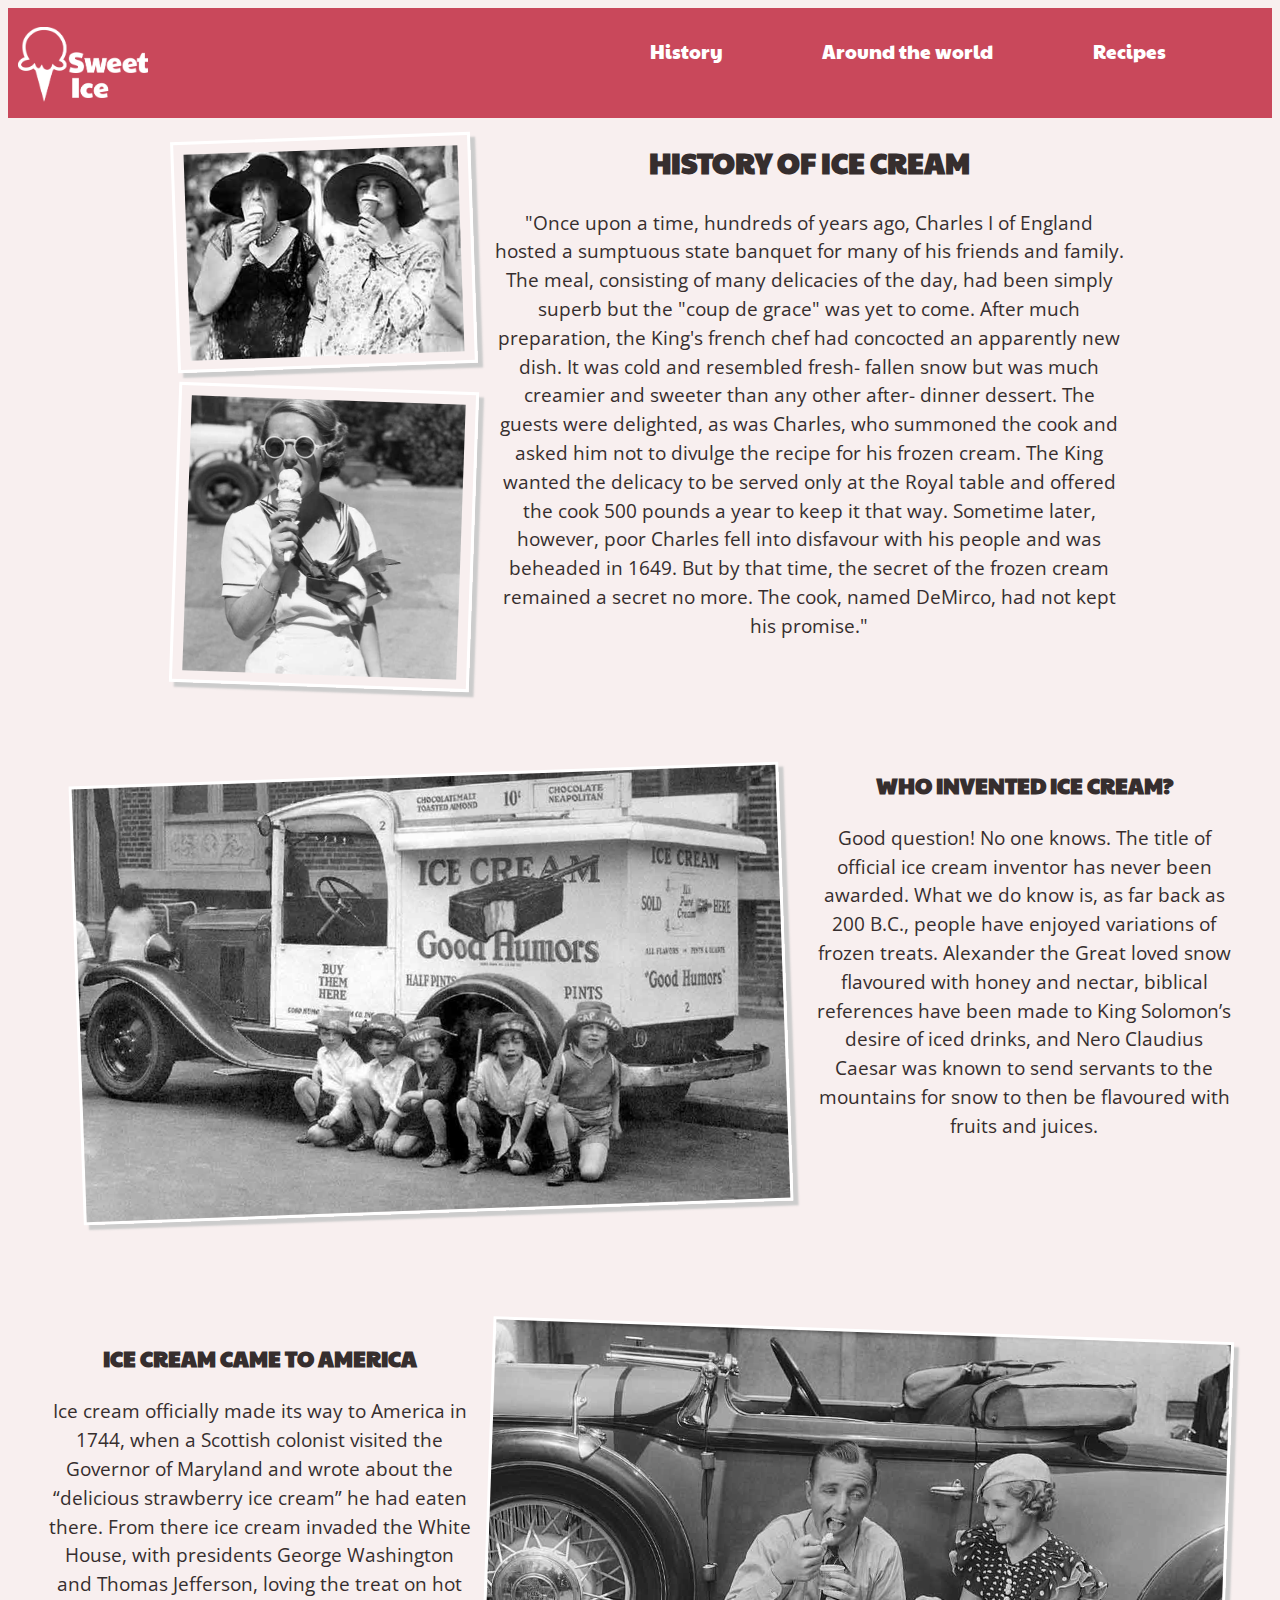
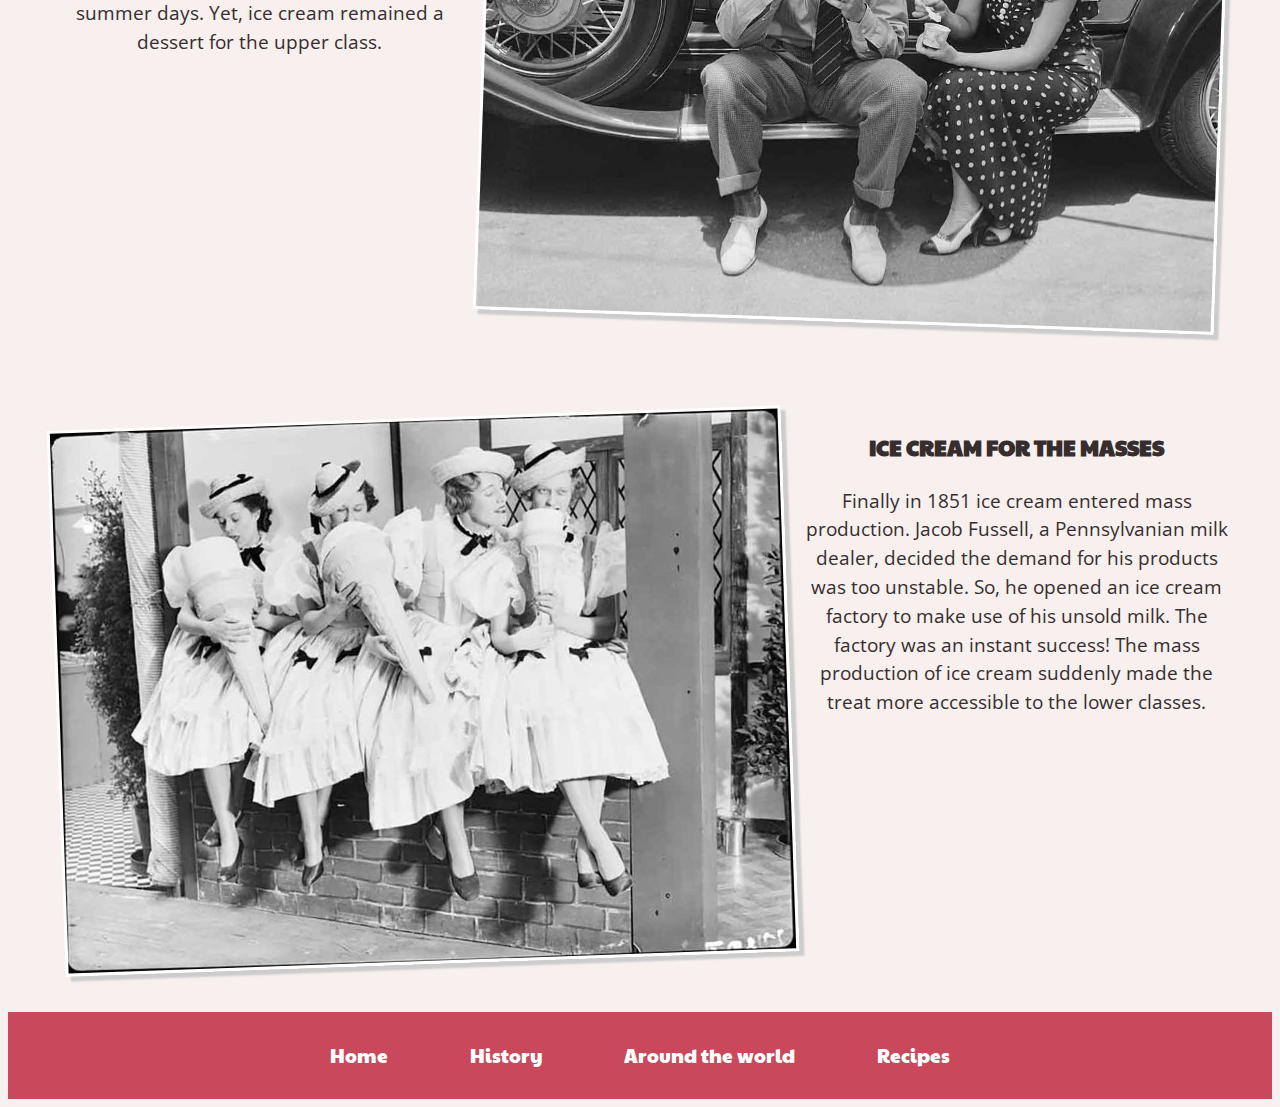
==== commit fd4f9628: "Fix minor errors" ====
--- a/history.html
+++ b/history.html
@@ -31,7 +31,7 @@
       <section class="intro">
         <div class="content">
           <div class="intro-image">
-            <img class="medium rotate-left" src="images/ladies-eating-ice-cream.jpg" alt="">
+            <img class="medium large rotate-left" src="images/ladies-eating-ice-cream.jpg" alt="">
             <img class="rotate-right" src="images/woman-eating-icecream.jpg" alt="">
           </div>
           <div class="content-text">
@@ -86,13 +86,13 @@
           </div>
       </section>
     </main>
-    <footer>
+    <footer role="contentinfo">
       <nav>
         <ul>
-          <li><a href="#">Home</a></li>
-          <li><a href="#">History</a></li>
-          <li><a href="#">Around the world</a></li>
-          <li><a href="#">Recipes</a></li>
+          <li><a href="index.html">Home</a></li>
+          <li><a href="history.html">History</a></li>
+          <li><a href="worldwide.html">Around the world</a></li>
+          <li><a href="recipe.html">Recipes</a></li>
         </ul>
       </nav>
     </footer>
--- a/css/main.css
+++ b/css/main.css
@@ -30,6 +30,16 @@
   text-align: center;
   background-color: #c9485b;
   padding-top: .5rem;
+  padding-bottom: 0;
+}
+
+.ranking {
+  padding: 0 1rem;
+}
+
+.ranking h2 {
+  text-align: center;
+  padding: 2rem 0;
 }
 
 .skip-links li {
@@ -248,7 +258,7 @@
   height: 100%;
   background: rgba(0, 0, 0, .6);
   color: #fff;
-  padding: 15px;
+  padding: 0;
   -moz-transition: all .4s ease-in-out 0s;
   -webkit-transition: all .4s ease-in-out 0s;
   -ms-transition: all .4s ease-in-out 0s;
@@ -314,6 +324,8 @@
 .fifth-check:checked ~ .fifth-click,
 .sixth-check:checked ~ .sixth-click {
   display: block;
+  opacity: 1;
+  text-align: center;
 }
 
 .tag-german::before,
@@ -381,12 +393,17 @@
 footer {
   display: flex;
   background-color: #c9485b;
-  min-height: 100px;
+  min-height: 50px;
+  justify-content: center;
 }
 
 footer li {
   list-style-type: none;
   border: none;
+}
+
+footer ul {
+  padding: 0;
 }
 
 footer a {
@@ -401,6 +418,23 @@
   margin: 0 auto;
 }
 
+label {
+  font-family: "Paytone One", sans-serif;
+  font-size: 1.2rem;
+  color: #c9485b;
+}
+
+.flavour, .rotate-left, .rotate-right {
+  transition: .3s;
+  padding: .5rem;
+}
+
+.flavour:hover,
+.rotate-left:hover,
+.rotate-right:hover {
+  transform: translate(0, -10px);
+}
+
 @media only screen and (min-width: 25em) {
 
   html {
@@ -416,7 +450,6 @@
     font-size: 110%;
     line-height: 1.4;
   }
-
 
   .logotag {
     display: inline-block;
@@ -487,25 +520,6 @@
   .pick {
     font-size: 1rem;
     display: inline-block;
-  }
-
-  .first-check,
-  .second-check,
-  .third-check,
-  .fourth-check,
-  .fifth-check,
-  .sixth-check {
-    position: absolute;
-  }
-
-  .first-check:checked ~ .first-click,
-  .second-check:checked ~ .second-click,
-  .third-check:checked ~ .third-click,
-  .fourth-check:checked ~ .fourth-click,
-  .fifth-check:checked ~ .fifth-click,
-  .sixth-check:checked ~ .sixth-click {
-    opacity: 1;
-    text-align: center;
   }
 
   .grid {
@@ -569,7 +583,7 @@
 
   .recipes .medium {
     display: inline-block;
-    margin: none;
+    margin: 0;
   }
 
   .large {
@@ -594,4 +608,8 @@
     display: none;
   }
 
-}
+  .masses, .america, .invention {
+    padding: 2rem;
+  }
+
+}
